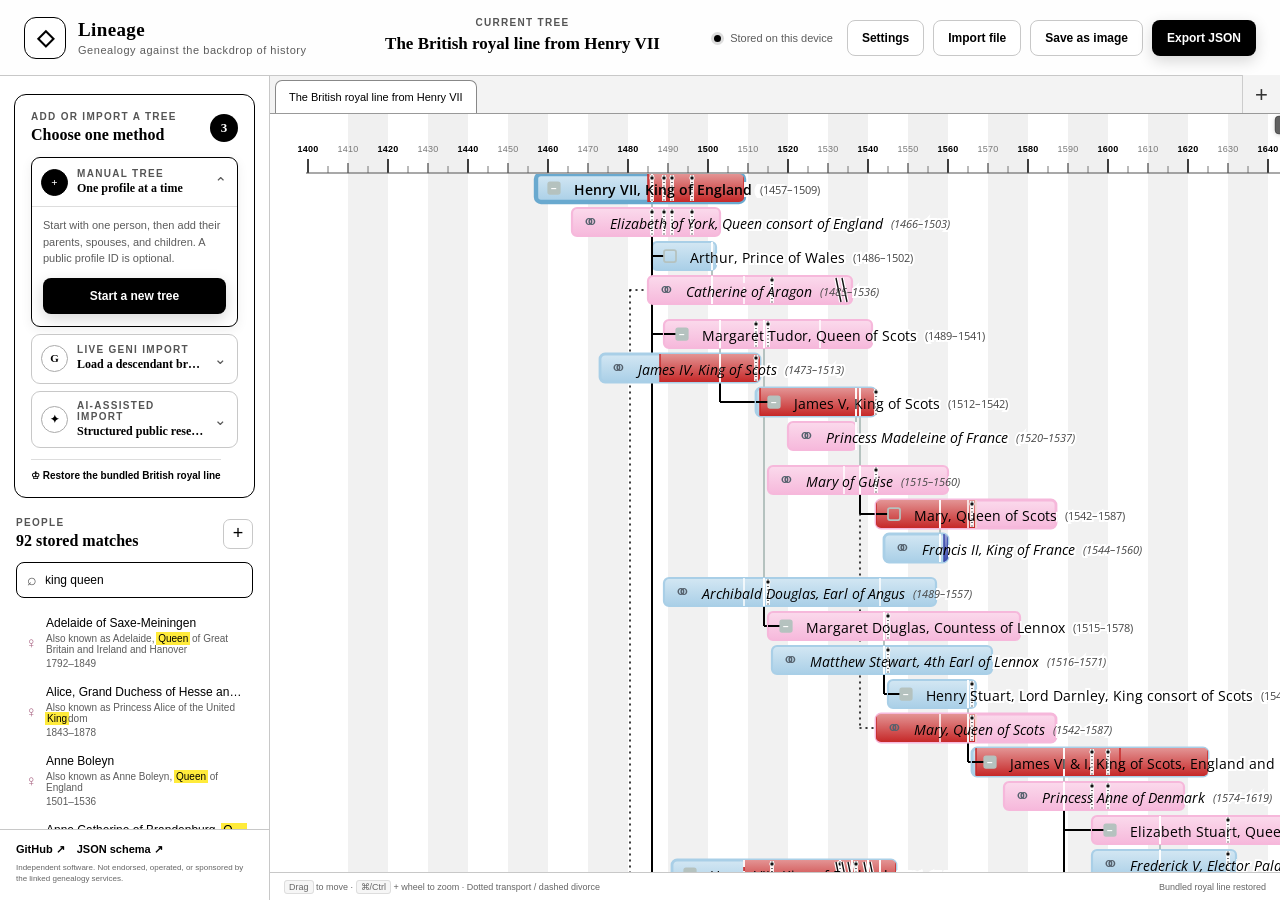
==== index.html @ 4b0bb830 "Unify side-panel life events [skip ci]" ====
<!doctype html>
<html lang="en">
<head>
  <meta charset="utf-8">
  <meta name="viewport" content="width=device-width, initial-scale=1">
  <meta name="color-scheme" content="light">
  <meta name="description" content="Lineage places family trees on a shared timeline, revealing genealogy against the backdrop of history.">
  <meta name="geni-app-id" content="zgW8WYPaAaGlYDbHFDhXfJosKALeFPUPczL7Q4bK">
  <meta name="geni-request-delay-ms" content="450">
  <title>Lineage · Genealogy against the backdrop of history</title>
  <link rel="preconnect" href="https://fonts.googleapis.com">
  <link rel="preconnect" href="https://fonts.gstatic.com" crossorigin>
  <link href="https://fonts.googleapis.com/css2?family=Open+Sans:ital,wght@0,400;1,400&display=swap" rel="stylesheet">
  <link rel="stylesheet" href="./styles.css?v=79">
</head>
<body>
  <div class="app-shell">
    <header class="app-header">
      <a class="brand" href="./" aria-label="Lineage home">
        <span class="brand-mark" aria-hidden="true">◇</span>
        <span>
          <strong>Lineage</strong>
          <small>Genealogy against the backdrop of history</small>
        </span>
      </a>

      <div class="header-center">
        <span class="eyebrow">Current tree</span>
        <button class="tree-title" id="tree-title" type="button">Untitled family</button>
      </div>

      <div class="header-actions">
        <span class="privacy-pill"><span class="status-dot"></span> Stored on this device</span>
        <button class="button secondary" id="global-events-button" type="button">Settings</button>
        <button class="button secondary" id="import-file-button" type="button">Import file</button>
        <button class="button secondary" id="save-image-button" type="button">Save as image</button>
        <button class="button primary" id="export-button" type="button">Export JSON</button>
        <input id="file-input" type="file" accept="application/json,.json,.ged,.gedcom,text/plain" hidden>
      </div>
    </header>

    <div class="workspace">
      <aside class="sidebar left-sidebar">
        <section class="source-card">
          <div class="source-heading">
            <div>
              <span class="eyebrow">Build your own</span>
              <h2>One profile at a time</h2>
            </div>
            <span class="source-monogram" aria-hidden="true">+</span>
          </div>
          <p>Start with one person, then add their parents, spouses, and children. A public profile ID is optional.</p>
          <button class="button primary grow start-tree-button" id="new-tree-button" type="button">Start a new tree</button>
          <div class="source-divider"><span>or research a public branch</span></div>
          <div class="source-subheading"><span class="eyebrow">AI-assisted import</span><strong>Bring back structured public research</strong></div>
          <p>Copy a prepared prompt into your preferred AI chatbot, then paste or upload its JSON response. Matching IDs are stitched into this tree.</p>
          <button class="button secondary grow ai-import-button" id="prepare-ai-import" type="button">Prepare research prompt</button>
          <button class="example-button" id="royal-example-button" type="button">♔ Restore the bundled British royal line</button>
        </section>

        <section class="people-section">
          <div class="section-heading">
            <div>
              <span class="eyebrow">People</span>
              <h2><span id="people-count">0</span> <span id="people-label">profiles</span></h2>
            </div>
            <button class="icon-button" id="add-person-button" type="button" aria-label="Add a person">+</button>
          </div>
          <label class="search-box">
            <span aria-hidden="true">⌕</span>
            <input id="tree-filter" type="search" placeholder="Search all stored people" aria-label="Search all stored people">
          </label>
          <div class="people-list" id="people-list"></div>
        </section>

        <footer class="source-footer">
          <div class="source-links"><a href="https://github.com/liuyao12/genealogy-timeline" target="_blank" rel="noreferrer">GitHub ↗</a><a href="https://github.com/liuyao12/genealogy-timeline/blob/main/docs/import-schema.md" target="_blank" rel="noreferrer">JSON schema ↗</a></div>
          <p>Independent software. Not endorsed, operated, or sponsored by the linked genealogy services.</p>
        </footer>
      </aside>

      <main class="tree-panel">
        <nav class="tree-tab-bar" aria-label="Family trees">
          <div class="tree-tabs" id="tree-tabs" role="tablist"></div>
          <button class="tree-tab-add" id="add-tree-tab" type="button" aria-label="Create another tree" title="Create another tree">+</button>
        </nav>
        <div class="canvas-viewport" id="canvas-viewport">
          <div class="empty-state" id="empty-state">
            <div class="empty-emblem">◇</div>
            <span class="eyebrow">Start locally</span>
            <h1>Add your first profile</h1>
            <p>Build a family timeline one person at a time. Add names and life dates here, then connect each new profile as a parent, spouse, or child. Your working copy remains in this browser.</p>
            <div class="empty-actions">
              <button class="button primary" id="empty-add-person-button" type="button">Add first profile</button>
              <button class="button secondary" id="empty-file-button" type="button">Open a backup</button>
            </div>
          </div>
          <svg id="timeline-ruler" class="timeline-ruler timeline-grid" xmlns="http://www.w3.org/2000/svg" aria-label="Timeline year ruler" hidden></svg>
          <svg id="timeline-canvas" class="timeline-canvas" xmlns="http://www.w3.org/2000/svg" role="img" aria-label="Family tree arranged by lifespan" hidden></svg>
        </div>

        <div class="canvas-status">
          <span><kbd>Drag</kbd> to move · <kbd>⌘/Ctrl</kbd> + wheel to zoom · Dotted transport / dashed divorce</span>
          <span id="save-status">All changes saved locally</span>
        </div>
      </main>

      <div class="detail-backdrop" id="detail-backdrop" hidden></div>
      <aside class="sidebar detail-sidebar" id="detail-sidebar" aria-hidden="true" inert>
        <div class="detail-empty" id="detail-empty">
          <div class="detail-empty-icon">◎</div>
          <h2>Select a profile</h2>
          <p>Profile details and source provenance will appear here.</p>
        </div>
        <form id="person-form" class="person-form" hidden>
          <div class="person-hero">
            <button class="button secondary person-edit-button" id="edit-person" type="button">Edit</button>
            <button class="close-detail" id="close-detail" type="button" aria-label="Close profile">×</button>
            <div class="person-hero-identity">
              <div class="avatar" id="person-avatar">?</div>
              <div class="person-hero-copy">
                <span class="eyebrow">Selected profile</span>
                <h2 id="person-heading">Person</h2>
                <p id="person-life">Life dates unknown</p>
              </div>
              <div class="focus-tree-control">
                <button class="button secondary focus-tree-button tree-action-button" id="focus-tree-button" type="button" aria-pressed="false" aria-label="Show this person’s tree" aria-describedby="focus-tree-status" title="Show this person’s tree"></button>
                <small class="sr-only" id="focus-tree-status">Paternal households above · all descendants below</small>
              </div>
            </div>
          </div>

          <div class="form-content">
            <div class="profile-edit-fields" id="person-edit-fields" hidden>
              <label>Name<input name="displayName" autocomplete="off" required></label>
              <div class="field-grid two-column">
                <label>Birth year<input name="birthYear" inputmode="numeric"></label>
                <label>Death year<input name="deathYear" inputmode="numeric"></label>
              </div>
              <label>Geni public ID <small>Optional</small><input name="geniId" autocomplete="off" placeholder="g600000… or a Geni profile URL"></label>
            </div>

            <div class="relationship-section">
              <div class="relationship-heading">
                <span class="eyebrow">Family</span>
                <small>Immediate family for this profile</small>
              </div>

              <div class="geni-family-card" id="geni-family-card">
                <div class="geni-family-card-heading">
                  <span class="geni-family-mark" aria-hidden="true">G</span>
                  <span class="geni-family-card-copy">
                    <strong id="geni-family-heading">Add immediate family from Geni</strong>
                    <small id="geni-family-status">Parents, siblings, spouses, and children are merged without replacing local edits.</small>
                  </span>
                  <span class="geni-family-badge" id="geni-family-badge">Not checked</span>
                </div>
                <button class="button primary grow geni-family-primary" id="geni-family-primary" type="button">Load immediate family from Geni</button>
                <div class="geni-family-link" id="geni-family-link" hidden>
                  <label for="geni-family-link-input">Geni profile URL or public ID</label>
                  <input id="geni-family-link-input" autocomplete="off" placeholder="https://www.geni.com/people/… or g600000…">
                  <button class="button primary grow" id="geni-family-link-button" type="button">Link &amp; load immediate family</button>
                </div>
              </div>

              <div class="known-family-heading">
                <strong>Known in this tree</strong>
                <small id="known-family-count">0 relatives</small>
              </div>
              <div class="relationship-households" id="relationship-households"></div>

              <details class="family-alternatives" id="family-alternatives">
                <summary>Other ways to add family</summary>
                <div class="family-alternative-actions">
                  <button class="button secondary grow" id="add-relative" type="button">Add one person manually</button>
                  <button class="button secondary grow" id="prepare-ai-person-import" type="button">Research with AI</button>
                </div>
                <p id="ai-family-status">AI research can add relatives not available through Geni.</p>
              </details>
            </div>

            <div class="event-editor-section name-period-section">
              <span class="eyebrow">Names over time</span>
              <div class="event-editor-list" id="name-periods-list"></div>
              <div class="name-period-add-row">
                <input id="name-period-name" type="text" placeholder="Name or title" aria-label="Historical name or title">
                <input id="name-period-start" type="text" inputmode="numeric" placeholder="From" aria-label="Name period start year">
                <input id="name-period-end" type="text" inputmode="numeric" placeholder="To" aria-label="Name period end year">
                <button class="icon-button" id="add-name-period" type="button" aria-label="Add historical name">+</button>
              </div>
            </div>

            <div class="event-editor-section life-events-section">
              <div class="life-events-heading">
                <span class="eyebrow">Life events</span>
                <small>Marks only; family stays connected</small>
              </div>
              <div class="event-editor-list person-event-table" id="personal-events-list" aria-label="Chronological life events"></div>
              <div class="event-add-row personal-event-add-row">
                <input id="personal-event-name" type="text" placeholder="Add a marked event" aria-label="Personal event name">
                <input id="personal-event-start" type="text" inputmode="numeric" placeholder="Start" aria-label="Personal event start year">
                <input id="personal-event-end" type="text" inputmode="numeric" placeholder="End" aria-label="Personal event end year">
                <div id="personal-event-color" class="event-color-picker" aria-label="Personal event colour"></div>
                <button class="icon-button" id="add-personal-event" type="button" aria-label="Add personal event">+</button>
              </div>
            </div>

            <div class="provenance-box">
              <span class="eyebrow">Source provenance</span>
              <div class="provenance-row">
                <span class="source-monogram small" id="person-source-mark" aria-hidden="true">S</span>
                <div>
                  <strong id="person-source-name">Public profile</strong>
                  <a id="person-source-link" href="#" target="_blank" rel="noreferrer">No profile linked</a>
                </div>
              </div>
              <small id="source-updated">Add a source URL to preserve attribution.</small>
            </div>

            <div class="form-actions" id="person-edit-actions" hidden>
              <button class="button primary grow" type="submit">Save profile</button>
              <button class="button secondary" id="cancel-person-edit" type="button">Cancel</button>
              <button class="button danger" id="delete-person" type="button">Delete</button>
            </div>
          </div>
        </form>
      </aside>
    </div>
  </div>

  <dialog id="add-dialog">
    <form method="dialog" id="add-form" class="dialog-card">
      <div class="dialog-heading">
        <div><span class="eyebrow">Local profile</span><h2 id="add-dialog-heading">Add a person</h2></div>
        <button class="close-detail" value="cancel" aria-label="Close">×</button>
      </div>
      <div class="field-grid two-column">
        <label>First / given name<input name="firstName" required autofocus></label>
        <label>Last / family name<input name="lastName"></label>
      </div>
      <div class="field-grid two-column">
        <label>Birth year<input name="birthYear" inputmode="numeric"></label>
        <label>Gender<select name="gender"><option value="unknown">Unknown</option><option value="male">Male</option><option value="female">Female</option></select></label>
      </div>
      <div class="field-grid two-column">
        <label>Relationship<select name="relationType" id="relation-type"><option value="child">Child of</option><option value="parent">Parent of</option><option value="spouse">Spouse of</option><option value="none">Not connected</option></select></label>
        <label>Existing profile<select name="relatedPersonId" id="parent-select"><option value="">No profile selected</option></select></label>
      </div>
      <label>Geni public ID <small>Optional</small><input name="geniId" autocomplete="off" placeholder="g600000… or a Geni profile URL"></label>
      <div class="dialog-actions">
        <button class="button secondary" value="cancel">Cancel</button>
        <button class="button primary" value="default">Add profile</button>
      </div>
    </form>
  </dialog>

  <dialog id="new-tree-dialog">
    <form method="dialog" id="new-tree-form" class="dialog-card compact-dialog-card">
      <div class="dialog-heading">
        <div><span class="eyebrow">Manual tree</span><h2>Start with one profile</h2></div>
        <button class="close-detail" value="cancel" aria-label="Close">×</button>
      </div>
      <p class="dialog-intro new-tree-intro">This starts a blank tree stored in this browser. You can restore the British royal example at any time.</p>
      <label>Tree title<input name="title" autocomplete="off" placeholder="My family tree"></label>
      <div class="dialog-actions">
        <button class="button secondary" value="cancel">Cancel</button>
        <button class="button primary" value="default">Add the first profile</button>
      </div>
    </form>
  </dialog>

  <dialog id="events-dialog">
    <div class="dialog-card">
      <div class="dialog-heading">
        <div><span class="eyebrow">Timeline</span><h2>Settings</h2></div>
        <button class="close-detail" id="close-events-dialog" type="button" aria-label="Close">×</button>
      </div>
      <div class="timeline-display-settings">
        <div class="timeline-toggle-setting">
          <span class="timeline-toggle-label">Historical snapshot<small>Click or drag the ruler to choose a year</small></span>
          <button class="timeline-setting-toggle" id="timeline-as-of-toggle" type="button" aria-pressed="false">Off</button>
        </div>
        <div class="timeline-toggle-setting">
          <span class="timeline-toggle-label">Life-event marks<small>Show or hide all marriage, child-birth, relationship-end, and authored marks together</small></span>
          <button class="timeline-setting-toggle" id="timeline-personal-events-toggle" type="button" aria-pressed="true">On</button>
        </div>
        <div class="timeline-toggle-setting">
          <span class="timeline-toggle-label">Decade background<small>Alternating white and light-gray decades</small></span>
          <button class="timeline-setting-toggle" id="timeline-background-toggle" type="button" aria-pressed="true">On</button>
        </div>
        <div class="timeline-step-setting"><span>Horizontal scale</span><div class="timeline-stepper"><button id="timeline-scale-down" type="button" aria-label="Decrease horizontal scale">‹</button><output id="timeline-scale-value">Default · 4 px/year</output><button id="timeline-scale-up" type="button" aria-label="Increase horizontal scale">›</button></div></div>
        <div class="timeline-step-setting"><span>Node height</span><div class="timeline-stepper"><button id="timeline-height-down" type="button" aria-label="Decrease node height">‹</button><output id="timeline-height-value">Compact · 28 px</output><button id="timeline-height-up" type="button" aria-label="Increase node height">›</button></div></div>
      </div>
      <p class="dialog-intro">Click or drag the ruler to choose the snapshot year. Global events appear behind every profile.</p>
      <span class="eyebrow">Global events</span>
      <div class="event-editor-list global-event-list" id="global-events-list"></div>
      <div class="event-add-row global-event-add-row">
        <input id="global-event-name" type="text" placeholder="Event name" aria-label="Global event name">
        <input id="global-event-start" type="text" inputmode="numeric" placeholder="Start" aria-label="Global event start year">
        <input id="global-event-end" type="text" inputmode="numeric" placeholder="End" aria-label="Global event end year">
        <div id="global-event-color" class="event-color-picker" aria-label="Global event colour"></div>
        <button class="button primary" id="add-global-event" type="button">Add event</button>
      </div>
    </div>
  </dialog>

  <dialog id="ai-import-dialog">
    <div class="dialog-card ai-import-dialog-card">
      <div class="dialog-heading">
        <div><span class="eyebrow">AI-assisted import</span><h2>Research, then stitch</h2></div>
        <button class="close-detail" id="close-ai-import" type="button" aria-label="Close">×</button>
      </div>
      <p class="dialog-intro">Edit the request if needed, copy it into your preferred AI chatbot, then paste the chatbot’s JSON-only response below.</p>
      <label>Research prompt<textarea id="ai-import-prompt" rows="12" spellcheck="false"></textarea></label>
      <div class="ai-prompt-links">
        <a href="https://github.com/liuyao12/genealogy-timeline/blob/main/docs/import-schema.md" target="_blank" rel="noreferrer">Schema ↗</a>
        <a href="https://github.com/liuyao12/genealogy-timeline/blob/main/examples/stitch-import.example.json" target="_blank" rel="noreferrer">Example JSON ↗</a>
      </div>
      <button class="button secondary" id="copy-ai-import-prompt" type="button">Copy prompt</button>
      <label class="ai-json-label">Returned JSON<textarea id="ai-import-json" rows="8" spellcheck="false" placeholder="Paste the JSON object here"></textarea></label>
      <div class="dialog-actions">
        <button class="button secondary" id="upload-ai-import" type="button">Choose JSON file</button>
        <button class="button primary" id="stitch-ai-import" type="button">Stitch into tree</button>
      </div>
    </div>
  </dialog>

  <div class="toast" id="toast" role="status" aria-live="polite"></div>
  <script type="module" src="./geni-import.js?v=4"></script>
  <script type="module" src="./app.js?v=148"></script>
</body>
</html>
---- styles.css ----
:root {
  --ink: #000000;
  --muted: #5c5c5c;
  --line: #c8c8c8;
  --paper: #ffffff;
  --panel: #ffffff;
  --wash: #f2f2f2;
  --green: #000000;
  --green-dark: #222222;
  --green-pale: #ededed;
  --bronze: #000000;
  --rose: #ffffff;
  --blue: #ffffff;
  --as-of: #00c853;
  --as-of-dark: #007a33;
  --shadow: 0 18px 50px rgba(0, 0, 0, .18);
  font-family: Inter, ui-sans-serif, -apple-system, BlinkMacSystemFont, "Segoe UI", sans-serif;
  color: var(--ink);
  background: var(--wash);
}

* { box-sizing: border-box; }
[hidden] { display: none !important; }
html, body { height: 100%; margin: 0; }
body { min-width: 1080px; overflow: hidden; }
button, input, textarea, select { font: inherit; }
button { color: inherit; }
a { color: var(--green); }

.app-shell { height: 100%; display: flex; flex-direction: column; }
.app-header {
  height: 76px; flex: 0 0 76px; display: grid; grid-template-columns: 310px 1fr 545px;
  align-items: center; padding: 0 24px; background: rgba(255,255,255,.96); border-bottom: 1px solid var(--line); z-index: 10;
}
.brand { display: inline-flex; align-items: center; gap: 12px; text-decoration: none; color: var(--ink); width: fit-content; }
.brand-mark, .empty-emblem {
  display: grid; place-items: center; width: 42px; height: 42px; border: 1px solid #000; border-radius: 12px;
  color: #000; background: #fff; font: 700 22px/1 Georgia, serif;
  box-shadow: inset 0 0 0 4px #fff;
}
.brand strong { display: block; font: 650 19px/1.15 Georgia, serif; letter-spacing: .02em; }
.brand small { display: block; margin-top: 4px; color: var(--muted); font-size: 11px; letter-spacing: .05em; }
.header-center { text-align: center; min-width: 0; }
.eyebrow { display: block; color: #555; font-size: 10px; font-weight: 700; letter-spacing: .13em; text-transform: uppercase; }
.tree-title { border: 0; background: transparent; margin-top: 3px; padding: 2px 12px; max-width: 430px; overflow: hidden; text-overflow: ellipsis; font: 650 17px/1.3 Georgia, serif; cursor: pointer; }
.header-actions { display: flex; align-items: center; justify-content: flex-end; gap: 9px; }
.privacy-pill { margin-right: 5px; color: var(--muted); font-size: 11px; white-space: nowrap; }
.status-dot { display: inline-block; width: 7px; height: 7px; margin-right: 6px; border-radius: 50%; background: #000; box-shadow: 0 0 0 3px #ddd; }
.button { border: 1px solid transparent; border-radius: 8px; min-height: 36px; padding: 0 14px; font-weight: 650; font-size: 12px; cursor: pointer; transition: .15s ease; }
.button:hover { transform: translateY(-1px); }
.button:focus-visible, .icon-button:focus-visible { outline: 2px solid #000; outline-offset: 2px; }
.button.primary { background: #000; color: #fff; box-shadow: 0 5px 15px rgba(0,0,0,.16); }
.button.primary:hover { background: var(--green-dark); }
.button.secondary { border-color: var(--line); background: #fff; }
.button.danger { border-color: #000; color: #000; background: #fff; }
.grow { flex: 1; }
.compact-dialog-card { width: min(420px, calc(100vw - 40px)); }

.workspace { min-height: 0; flex: 1; display: grid; grid-template-columns: 270px minmax(0, 1fr); }
.sidebar { min-height: 0; background: var(--panel); }
.left-sidebar { display: flex; flex-direction: column; border-right: 1px solid var(--line); }
.source-card { margin: 18px 14px 14px; padding: 16px; border: 1px solid #000; border-radius: 12px; background: #fff; }
.source-heading, .section-heading, .dialog-heading { display: flex; align-items: center; justify-content: space-between; gap: 12px; }
.source-card h2, .section-heading h2, .dialog-card h2 { margin: 3px 0 0; font: 650 16px/1.2 Georgia, serif; }
.source-card p { color: var(--muted); font-size: 11px; line-height: 1.5; }
.source-monogram { width: 28px; height: 28px; display: grid; place-items: center; border-radius: 50%; background: var(--green); color: white; font: 700 13px Georgia, serif; }
.source-monogram.small { flex: 0 0 30px; width: 30px; height: 30px; }
.source-options { display: grid; grid-template-columns: 1fr 74px; gap: 6px; margin-bottom: 7px; }
.source-provider { height: 34px; padding: 0 9px; font-size: 11px; background: rgba(255,255,255,.82); }
.depth-select { display: grid; grid-template-columns: 30px 40px; align-items: center; gap: 4px; color: var(--muted); font-size: 9px; }
.depth-select select { height: 34px; padding: 0 5px; font-size: 11px; }
.input-row { display: grid; grid-template-columns: 1fr 34px; gap: 6px; }
input, textarea, select { width: 100%; border: 1px solid #999; border-radius: 7px; padding: 9px 10px; color: var(--ink); background: #fff; outline: 0; }
input:focus, textarea:focus, select:focus { border-color: #000; box-shadow: 0 0 0 3px rgba(0,0,0,.10); }
.source-note { margin: 9px 0 0 !important; font-size: 9px !important; letter-spacing: .02em; }
.start-tree-button { width: 100%; margin-top: 2px; }
.ai-import-button { width: 100%; }
.source-divider { display: flex; align-items: center; gap: 8px; margin: 13px 0 10px; color: #777; font-size: 8px; text-transform: uppercase; letter-spacing: .08em; }
.source-divider::before, .source-divider::after { content: ''; flex: 1; height: 1px; background: #ddd; }
.source-divider span { white-space: nowrap; }
.source-subheading { margin-bottom: 8px; }
.source-subheading strong { display: block; margin-top: 2px; font: 600 12px/1.3 Georgia, serif; }
.example-button { margin: 9px 0 0; padding: 0; border: 0; background: transparent; color: var(--green); font-size: 10px; font-weight: 700; cursor: pointer; }
.example-button:hover { text-decoration: underline; }
.source-download-link { display: inline-block; margin-top: 8px; color: var(--green); font-size: 9px; font-weight: 700; text-decoration: none; }
.icon-button { display: grid; place-items: center; width: 30px; height: 30px; padding: 0; border: 1px solid var(--line); border-radius: 7px; background: #fff; cursor: pointer; font-size: 18px; }
.icon-button.accent { border-color: var(--green); color: #fff; background: var(--green); }
.people-section { min-height: 0; display: flex; flex: 1; flex-direction: column; padding: 0 16px; }
.section-heading { margin: 5px 0 12px; }
.search-box { height: 36px; display: flex; align-items: center; gap: 8px; padding: 0 10px; border: 1px solid #000; border-radius: 8px; background: #fff; color: #555; }
.search-box input { border: 0; padding: 0; background: transparent; box-shadow: none; font-size: 12px; }
.people-list { min-height: 0; flex: 1; margin: 10px -7px 0; overflow-y: auto; padding: 0 7px 16px; }
.person-list-item { width: 100%; display: grid; grid-template-columns: 18px minmax(0, 1fr); align-items: center; gap: 6px; padding: 8px 6px; border: 0; border-radius: 8px; background: transparent; text-align: left; cursor: pointer; }
.person-list-item:hover, .person-list-item.active { background: var(--green-pale); }
.person-gender { display: grid; place-items: center; width: 18px; color: #555; font: 400 15px/1 "Open Sans", Arial, sans-serif; }
.person-list-item[data-gender="male"] .person-gender { color: #527f9e; }
.person-list-item[data-gender="female"] .person-gender { color: #a65f7f; }
.person-list-item strong { display: block; overflow: hidden; text-overflow: ellipsis; white-space: nowrap; font-size: 12px; font-weight: 400; }
.person-name-match { padding: 0 1px; color: #000; background: #ffeb3b; box-shadow: 0 0 0 1px #ffeb3b; }
.person-list-item small { display: block; margin-top: 3px; color: var(--muted); font-size: 10px; }
.person-list-row { display: block; border-radius: 8px; }
.person-list-row:hover, .person-list-row:focus-within, .person-list-row.active { background: var(--green-pale); }
.person-list-row .person-list-item { min-width: 0; background: transparent; }
.person-list-row .person-list-item:hover, .person-list-row .person-list-item.active { background: transparent; }
.tree-action-button {
  --tree-action-icon-size: 16px;
  display: grid;
  place-items: center;
  padding: 0;
  color: #111;
  line-height: 1;
}
.tree-action-button::before {
  content: '';
  display: block;
  width: var(--tree-action-icon-size);
  height: var(--tree-action-icon-size);
  background: currentColor;
  -webkit-mask: url("data:image/svg+xml,%3Csvg xmlns='http://www.w3.org/2000/svg' viewBox='0 0 24 24'%3E%3Cpath d='M12 2 7.5 8h2L6 12.5h2.3L4.5 18h6v4h3v-4h6l-3.8-5.5H18L14.5 8h2Z'/%3E%3C/svg%3E") center / contain no-repeat;
  mask: url("data:image/svg+xml,%3Csvg xmlns='http://www.w3.org/2000/svg' viewBox='0 0 24 24'%3E%3Cpath d='M12 2 7.5 8h2L6 12.5h2.3L4.5 18h6v4h3v-4h6l-3.8-5.5H18L14.5 8h2Z'/%3E%3C/svg%3E") center / contain no-repeat;
}
.person-list-scope { color: #333 !important; font-weight: 650; }
.people-search-empty { margin: 12px 6px; color: var(--muted); font-size: 10px; line-height: 1.45; }
.source-links { display: flex; gap: 12px; }
.source-footer { padding: 13px 16px 15px; border-top: 1px solid var(--line); }
.source-footer a { font-weight: 700; font-size: 11px; text-decoration: none; }
.source-footer p { margin: 6px 0 0; color: #666; font-size: 8px; line-height: 1.45; }

.tree-panel { min-width: 0; min-height: 0; position: relative; display: flex; flex-direction: column; background: #fff; }
.tree-tab-bar { z-index: 40; display: flex; min-width: 0; height: 38px; flex: 0 0 38px; align-items: end; border-bottom: 1px solid #999; background: #f3f3f3; -webkit-user-select: none; user-select: none; }
.tree-tabs { display: flex; min-width: 0; flex: 1; height: 100%; align-items: end; gap: 2px; padding: 5px 5px 0; overflow-x: auto; scrollbar-width: thin; }
.tree-tab { min-width: 90px; max-width: 230px; height: 32px; padding: 0 13px; overflow: hidden; border: 1px solid #bbb; border-bottom: 0; border-radius: 7px 7px 0 0; background: #e5e5e5; color: #555; font: 500 11px/31px Inter, Arial, sans-serif; text-align: left; text-overflow: ellipsis; white-space: nowrap; cursor: pointer; }
.tree-tab:hover { background: #eee; color: #111; }
.tree-tab[aria-selected="true"] { position: relative; height: 33px; margin-bottom: -1px; border-color: #888; background: #fff; color: #000; }
.tree-tab:focus-visible, .tree-tab-add:focus-visible { outline: 2px solid #000; outline-offset: -3px; }
.tree-tab-add { width: 38px; height: 38px; flex: 0 0 38px; border: 0; border-left: 1px solid #ccc; background: #f3f3f3; color: #333; font: 300 22px/38px Inter, Arial, sans-serif; cursor: pointer; }
.tree-tab-add:hover { background: #fff; color: #000; }
.canvas-viewport { min-height: 0; flex: 1; position: relative; overflow: auto; cursor: grab; background-color: #fff; background-image: radial-gradient(#d4d4d4 0.7px, transparent 0.7px); background-size: 20px 20px; -webkit-user-select: none; user-select: none; }
.canvas-viewport.dragging { cursor: grabbing; }
.canvas-viewport.as-of-dragging { cursor: none; }
.filter-empty-label { fill: var(--ink); font: 650 18px Georgia, serif; }
.filter-empty-hint { fill: var(--muted); font: 10px Inter, sans-serif; }
.empty-state { position: absolute; inset: 0; display: flex; align-items: center; justify-content: center; flex-direction: column; padding: 40px; text-align: center; }
.empty-state[hidden] { display: none; }
.empty-emblem { width: 62px; height: 62px; border-radius: 18px; margin-bottom: 22px; font-size: 30px; }
.empty-state h1 { margin: 8px 0 10px; font: 650 29px/1.1 Georgia, serif; }
.empty-state p { max-width: 520px; margin: 0; color: var(--muted); font-size: 13px; line-height: 1.65; }
.empty-actions { display: flex; gap: 9px; margin-top: 23px; }
.canvas-status { height: 28px; flex: 0 0 28px; display: flex; align-items: center; justify-content: space-between; padding: 0 14px; border-top: 1px solid var(--line); background: #fff; color: #666; font-size: 9px; }
kbd { border: 1px solid #ddd; border-radius: 3px; background: #f6f6f6; padding: 1px 4px; font: inherit; }

.timeline-canvas { display: block; min-width: 100%; transform-origin: 0 0; overflow: visible; }
.timeline-canvas[hidden], .timeline-ruler[hidden] { display: none; }
.timeline-ruler { position: sticky; top: 0; z-index: 31; display: block; height: 44px; min-width: 100%; margin-bottom: -44px; overflow: visible; cursor: crosshair; pointer-events: auto; transform-origin: 0 0; }
.timeline-decade-bands { pointer-events: none; }
.timeline-decade-band { shape-rendering: crispEdges; }
.timeline-decade-band.tone-0 { fill: #ffffff; fill-opacity: .92; }
.timeline-decade-band.tone-1 { fill: #eeeeee; fill-opacity: .78; }
.ruler-decade-bands .timeline-decade-band { fill-opacity: .88; }
.timeline-grid .ruler-band { fill: rgba(255, 255, 255, .84); stroke: none; }
.timeline-grid .ruler-line { stroke: #555; stroke-width: 1.2; }
.timeline-grid .year-tick { stroke: #777; stroke-width: 1; }
.timeline-grid .year-tick.decade { stroke: #444; stroke-width: 1.2; }
.timeline-grid .year-tick.major { stroke: #000; stroke-width: 1.5; }
.timeline-grid text { fill: #555; font: 9px Inter, sans-serif; letter-spacing: .03em; }
.timeline-grid .major-label { fill: #000; font-weight: 700; }
.timeline-grid .decade-label { fill: #777; }
.timeline-grid .year-tick.current-year { stroke: #e65100; stroke-width: 2; }
.timeline-grid .current-year-label { fill: #e65100; font-weight: 700; }
.timeline-grid .year-tick.as-of-year { stroke: var(--as-of); stroke-width: 2.5; }
.timeline-grid .as-of-year-label { fill: #fff; font-weight: 700; }
.timeline-as-of-handle { cursor: grab; pointer-events: all; touch-action: none; }
.timeline-as-of-handle:focus { outline: none; }
.timeline-as-of-handle:focus .as-of-handle-box { stroke-width: 2; }
.timeline-as-of-handle .as-of-handle-box { fill: var(--as-of); stroke: var(--as-of-dark); stroke-width: 1; vector-effect: non-scaling-stroke; }
.timeline-as-of-handle .as-of-handle-pointer { fill: var(--as-of); stroke: none; }
.timeline-as-of-preview { pointer-events: none; }
.timeline-grid .year-tick.as-of-year-preview { stroke: #666; stroke-width: 1; stroke-dasharray: 2 2; }
.timeline-as-of-preview .as-of-preview-box { fill: rgba(255,255,255,.94); stroke: #777; stroke-width: 1; vector-effect: non-scaling-stroke; }
.timeline-as-of-preview .as-of-preview-label { fill: #333; font-weight: 700; }
.timeline-as-of-preview .as-of-preview-pointer { fill: #666; stroke: none; }
.timeline-current-year-line { fill: none; stroke: #e65100; stroke-width: 1.5; opacity: .9; vector-effect: non-scaling-stroke; pointer-events: none; }
.timeline-as-of-layer, .timeline-as-of-line { pointer-events: none; }
.timeline-as-of-line { fill: none; stroke: var(--as-of); stroke-width: 2.5; vector-effect: non-scaling-stroke; }
.timeline-as-of-hit { fill: none; stroke: rgba(0,0,0,.001); stroke-width: 14; cursor: none; pointer-events: stroke; vector-effect: non-scaling-stroke; }
.timeline-as-of-hit:hover + .timeline-as-of-line { stroke-width: 3; }
.timeline-as-of-grip { pointer-events: none; }
.timeline-as-of-grip-box { fill: var(--as-of); stroke: var(--as-of); stroke-width: 1; filter: drop-shadow(0 1px 2px rgba(0,0,0,.28)); vector-effect: non-scaling-stroke; }
.timeline-as-of-grip-bar { stroke: #fff; stroke-width: 1.6; stroke-linecap: round; vector-effect: non-scaling-stroke; }
.timeline-snapshot-labels { pointer-events: none; }
.timeline-edge { fill: none; stroke: #000; stroke-width: 1.5; vector-effect: non-scaling-stroke; pointer-events: none; }
.timeline-edge.paternal { stroke-width: 2; }
.timeline-edge.maternal { stroke: #555; stroke-width: 1.25; }
.timeline-edge.horizontal { stroke-dasharray: none; stroke-linecap: butt; }
.timeline-edge.transport { stroke: #000; stroke-width: 1.5; stroke-dasharray: 1 5; stroke-linecap: round; shape-rendering: auto; }
.timeline-edge.divorced { stroke: #000; stroke-width: 1.5; stroke-dasharray: 7 4; stroke-linecap: butt; shape-rendering: auto; }
.timeline-edge.family-stem { shape-rendering: crispEdges; }
.timeline-edge.marriage-couple { stroke: #b5c2bf; }
.timeline-edge.node-horizontal-overlay, .timeline-edge.descendant-node-overlay { pointer-events: none; }
.timeline-edge.marriage-node-overlay { stroke: #fff; pointer-events: none; }
.timeline-edge.marriage-date-marker { stroke: #fff; stroke-width: 1.5; pointer-events: none; }
.timeline-node { cursor: pointer; }
.timeline-node .lifespan { fill: #fff; stroke: none; }
.timeline-node .lifespan-outline { fill: none; stroke: #555; stroke-width: 2.2; vector-effect: non-scaling-stroke; pointer-events: none; }
.timeline-node.male .lifespan { fill: url(#geni-male-gradient); }
.timeline-node.female .lifespan { fill: url(#geni-female-gradient); }
.timeline-node.male .lifespan-outline { stroke: #a9cfe7; }
.timeline-node.female .lifespan-outline { stroke: #f6b8db; }
.timeline-node.reigned .lifespan-outline { stroke-width: 2.8; }
.timeline-node.focus .lifespan-outline { stroke-width: 4.4; }
.timeline-node.focus.male .lifespan-outline { stroke: #69a9cf; }
.timeline-node.focus.female .lifespan-outline { stroke: #e580b5; }
.timeline-node.focus.unknown .lifespan-outline { stroke: #777; }
.timeline-node.focus .timeline-label:not(.timeline-label-halo) { font-weight: 600; }
.timeline-node.selected .lifespan-outline { stroke-width: 3.4; }
.timeline-node.focus.selected .lifespan-outline { stroke-width: 4.8; }
.timeline-node.list-hover .lifespan-outline { stroke-width: 4.4; filter: drop-shadow(0 0 2px var(--as-of)); }
.timeline-node.list-hover .timeline-label:not(.timeline-label-halo) .timeline-name-match,
.timeline-snapshot-label.list-hover-label .timeline-label:not(.timeline-label-halo) .timeline-name-match {
  fill: #000; stroke: #ffeb3b; stroke-width: 5px; stroke-linejoin: round; paint-order: stroke fill;
}
.global-event-range { pointer-events: none; }
.global-event-edge { stroke-width: 1.3; vector-effect: non-scaling-stroke; pointer-events: none; }
.sticky-global-event-guides, .sticky-global-event-labels, .global-event-label { pointer-events: none; }
.global-event-label-guide { stroke-width: 1.2; opacity: .32; vector-effect: non-scaling-stroke; }
.global-event-label-box { stroke: rgba(0,0,0,.30); stroke-width: 1; filter: drop-shadow(0 1px 2px rgba(0,0,0,.18)); vector-effect: non-scaling-stroke; }
.timeline-grid .global-event-label-text { fill: #fff; stroke: none; font: 700 8px Inter, sans-serif; letter-spacing: .01em; }
.global-event-label-pointer { stroke: none; }
.personal-event-range { pointer-events: none; }
.personal-event-edge, .personal-event-point { stroke-width: 1.5; vector-effect: non-scaling-stroke; pointer-events: none; }
.personal-event-point { stroke-width: 2.2; }
.personal-event-mark, .family-event-mark { pointer-events: none; }
.family-event-halo { fill: none; stroke: rgba(255,255,255,.95); stroke-width: 3.8; stroke-linejoin: round; vector-effect: non-scaling-stroke; }
.family-event-child-birth-line { stroke: #111; stroke-width: 1.2; stroke-dasharray: 1 2.5; vector-effect: non-scaling-stroke; }
.family-event-child-birth-dot { fill: #111; stroke: #fff; stroke-width: 1; vector-effect: non-scaling-stroke; }
.family-event-relationship-line, .family-event-relationship-end-line { fill: none; stroke: #111; stroke-width: 1.4; stroke-linejoin: round; vector-effect: non-scaling-stroke; }
.timeline-expander .expander-box { fill: #b5c2bf; stroke: #b5c2bf; stroke-width: 1.25; }
.timeline-expander.collapsed .expander-box { fill: #55616d; stroke: #55616d; }
.timeline-expander.expanded .expander-box { fill: #b5c2bf; stroke: #b5c2bf; }
.timeline-expander.leaf .expander-box { fill: transparent; stroke: #b5c2bf; stroke-width: 1.75; }
.timeline-expander:not(.leaf) { cursor: pointer; }
.timeline-node .node-symbol { fill: #fff; font: 700 10px/1 Inter, sans-serif; text-anchor: middle; dominant-baseline: central; pointer-events: none; }
.timeline-marriage-link { pointer-events: none; }
.timeline-marriage-link .marriage-symbol { fill: #55616d; font: 20px/1 "Apple Symbols", "Segoe UI Symbol", serif; text-anchor: middle; dominant-baseline: central; }
.timeline-label { fill: #000; stroke: none; font: 400 14px "Open Sans", Arial, sans-serif; dominant-baseline: central; pointer-events: none; }
.timeline-label-halo { fill: none; stroke: rgba(255,255,255,.94); stroke-width: 4px; paint-order: stroke; }
.timeline-label-halo .timeline-life-label { fill: none; stroke: rgba(255,255,255,.94); }
.timeline-node.spouse .timeline-label, .timeline-snapshot-label.spouse .timeline-label { font-style: italic; }
.timeline-life-label { fill: #444; font: 400 11px "Open Sans", Arial, sans-serif; }
.timeline-node.spouse .timeline-life-label, .timeline-snapshot-label.spouse .timeline-life-label { font-style: italic; }
.timeline-node .current-year-edge { stroke: #e65100; stroke-width: 2; vector-effect: non-scaling-stroke; }

.detail-backdrop {
  position: fixed; z-index: 29; inset: 136px 0 0; background: transparent; cursor: default;
}
.detail-backdrop[hidden] { display: none; }
.detail-sidebar {
  position: fixed; z-index: 32; top: 76px; right: 0; bottom: 0; width: 380px; max-width: calc(100vw - 300px);
  border-left: 1px solid #000; overflow-y: auto; box-shadow: -16px 0 40px rgba(0,0,0,.16);
  transform: translateX(calc(100% + 20px)); visibility: hidden; pointer-events: none;
  transition: transform .24s ease, visibility 0s linear .24s;
}
.detail-sidebar.open { transform: translateX(0); visibility: visible; pointer-events: auto; transition-delay: 0s; }
.detail-empty { height: 100%; display: flex; align-items: center; justify-content: center; flex-direction: column; padding: 35px; text-align: center; color: var(--muted); }
.detail-empty-icon { display: grid; place-items: center; width: 48px; height: 48px; border: 1px dashed #bbb; border-radius: 50%; font-size: 20px; }
.detail-empty h2 { margin: 15px 0 5px; color: var(--ink); font: 650 17px Georgia, serif; }
.detail-empty p { margin: 0; font-size: 11px; line-height: 1.5; }
.person-hero { position: relative; padding: 44px 18px 16px; border-bottom: 1px solid var(--line); background: #fff; }
.person-hero-identity { display: grid; grid-template-columns: 54px minmax(0, 1fr) 36px; align-items: center; gap: 11px; width: 100%; }
.person-hero-copy { min-width: 0; text-align: left; }
.avatar { width: 54px; height: 54px; display: grid; place-items: center; margin: 0; border: 1px solid #000; border-radius: 50%; background: #fff; font: 700 18px Georgia, serif; color: #000; }
.close-detail { width: 28px; height: 28px; display: grid; place-items: center; border: 0; border-radius: 7px; background: transparent; color: #555; font-size: 21px; cursor: pointer; }
.person-hero .close-detail { position: absolute; right: 12px; top: 10px; }
.person-edit-button { position: absolute; left: 12px; top: 10px; min-height: 29px; padding: 0 10px; }
.person-hero h2 { margin: 4px 0 2px; overflow-wrap: anywhere; font: 650 19px/1.15 Georgia, serif; }
.person-hero p { margin: 0; color: var(--muted); font-size: 11px; }
.focus-tree-control { display: grid; place-items: center; align-self: center; margin: 0; }
.focus-tree-button { --tree-action-icon-size: 18px; width: 36px; min-width: 36px; min-height: 34px; }
.focus-tree-button[aria-pressed="true"] { border-color: #111; background: #111; color: #fff; cursor: default; transform: none; }
.focus-tree-transitioning .focus-tree-button,
.focus-tree-transitioning .relationship-focus { pointer-events: none; }
.form-content { padding: 18px 20px 25px; }
.profile-edit-fields { margin-bottom: 17px; padding: 14px; border: 1px solid #000; border-radius: 9px; }
.form-content > label, .dialog-card > label, .field-grid label, .provenance-box label { display: block; margin-bottom: 13px; color: #555; font-size: 9px; font-weight: 700; letter-spacing: .06em; text-transform: uppercase; }
.form-content input, .form-content textarea, .dialog-card input, .dialog-card select { display: block; margin-top: 5px; color: var(--ink); font-size: 12px; font-weight: 400; letter-spacing: 0; text-transform: none; }
.field-grid { display: grid; gap: 10px; }
.two-column { grid-template-columns: 1fr 1fr; }
.relationship-section { margin: 6px 0 17px; padding: 14px; border: 1px solid #000; border-radius: 9px; background: #fff; }
.relationship-heading { display: flex; align-items: baseline; justify-content: space-between; gap: 12px; }
.relationship-heading small { color: #777; font-size: 8px; text-align: right; }
.geni-family-card { margin-top: 11px; padding: 12px; border: 1px solid #b9c0bf; border-radius: 9px; background: #f6f8f7; }
.geni-family-card.is-loading { border-color: #111; box-shadow: inset 0 0 0 1px #111; }
.geni-family-card-heading { display: grid; grid-template-columns: 30px minmax(0,1fr) auto; align-items: start; gap: 9px; }
.geni-family-mark { width: 28px; height: 28px; display: grid; place-items: center; border-radius: 50%; background: #111; color: #fff; font: 700 13px Georgia, serif; }
.geni-family-card-copy { min-width: 0; display: grid; gap: 3px; }
.geni-family-card-copy strong { color: #111; font-size: 11px; font-weight: 700; line-height: 1.25; }
.geni-family-card-copy small { color: #626866; font-size: 8px; line-height: 1.45; }
.geni-family-badge { align-self: start; padding: 3px 6px; border: 1px solid #c4c9c7; border-radius: 999px; background: #fff; color: #5e6462; font-size: 7px; font-weight: 700; letter-spacing: .04em; line-height: 1; text-transform: uppercase; white-space: nowrap; }
.geni-family-card.is-verified .geni-family-badge { border-color: #111; color: #111; }
.geni-family-card.is-loading .geni-family-badge { border-color: #111; background: #111; color: #fff; }
.geni-family-primary { width: 100%; justify-content: center; margin-top: 11px; }
.geni-family-primary[hidden], .geni-family-link[hidden] { display: none; }
.geni-family-link { display: grid; gap: 7px; margin-top: 11px; }
.geni-family-link label { color: #555; font-size: 8px; font-weight: 700; letter-spacing: .05em; text-transform: uppercase; }
.geni-family-link input { box-sizing: border-box; width: 100%; min-width: 0; margin: 0; padding: 8px 9px; border: 1px solid #999; border-radius: 7px; background: #fff; font-size: 10px; }
.geni-family-link .button { justify-content: center; }
.known-family-heading { display: flex; align-items: baseline; justify-content: space-between; gap: 10px; margin-top: 14px; padding-top: 11px; border-top: 1px solid #ddd; }
.known-family-heading strong { color: #333; font-size: 9px; font-weight: 700; letter-spacing: .04em; text-transform: uppercase; }
.known-family-heading small { color: #777; font-size: 8px; }
.family-alternatives { margin-top: 12px; padding-top: 10px; border-top: 1px solid #ddd; }
.family-alternatives summary { color: #555; cursor: pointer; font-size: 9px; font-weight: 700; letter-spacing: .03em; list-style-position: outside; }
.family-alternatives summary:hover { color: #111; }
.family-alternatives[open] summary { margin-bottom: 9px; }
.family-alternative-actions { display: grid; gap: 6px; }
.family-alternative-actions .button { width: 100%; justify-content: flex-start; text-align: left; }
.family-alternatives p { margin: 7px 2px 0; color: #777; font-size: 8px; line-height: 1.45; }
.relationship-households { display: grid; gap: 10px; margin-top: 10px; }
.relationship-empty { margin: 0; color: #777; font-size: 10px; }
.relationship-household { display: grid; gap: 4px; padding-top: 9px; border-top: 1px solid #ddd; }
.relationship-household:first-child { padding-top: 0; border-top: 0; }
.relationship-group-label { margin: 0 5px 4px; color: #666; font-size: 8px; font-weight: 700; letter-spacing: .08em; text-transform: uppercase; }
.relationship-row { display: grid; grid-template-columns: 16px minmax(0, 1fr) auto; align-items: center; gap: 7px; min-height: 29px; padding: 3px 5px; border-radius: 6px; }
.relationship-row.spouse { background: #f5f5f5; }
.relationship-row.child { margin-left: 17px; }
.relationship-row.parent { background: #f5f5f5; }
.relationship-row.sibling { margin-left: 17px; }
.relationship-row.is-hidden { opacity: .48; }
.relationship-branch { color: #777; font: 12px/1 Georgia, serif; text-align: center; }
.relationship-copy { min-width: 0; }
.relationship-copy strong { display: block; overflow: hidden; text-overflow: ellipsis; white-space: nowrap; font-size: 10px; font-weight: 500; }
.relationship-copy small { display: block; margin-top: 2px; color: #777; font-size: 8px; }
.relationship-actions { display: inline-flex; align-items: center; gap: 4px; }
.relationship-focus { --tree-action-icon-size: 14px; width: 27px; min-width: 27px; height: 25px; border: 1px solid #999; border-radius: 6px; background: #fff; color: #111; cursor: pointer; }
.relationship-focus:hover { border-color: #000; background: #ededed; }
.relationship-focus[aria-pressed="true"] { border-color: #111; background: #111; color: #fff; }
.relationship-focus:disabled { cursor: default; opacity: .68; }
.relationship-visibility { width: 27px; height: 25px; display: grid; place-items: center; padding: 0; border: 1px solid #aaa; border-radius: 6px; background: #fff; color: #111; cursor: pointer; font-size: 12px; }
.relationship-visibility:hover { border-color: #000; }
.relationship-visibility:disabled { border-color: #ccc; background: #f4f4f4; color: #aaa; cursor: not-allowed; }
.relationship-row.is-hidden .relationship-visibility { color: #777; }
.relationship-row.is-hidden .relationship-visibility:disabled { color: #aaa; }
.provenance-box { margin: 6px 0 17px; padding: 14px; border: 1px solid #000; border-radius: 9px; background: #fff; }
.provenance-row { display: flex; align-items: center; gap: 10px; margin: 11px 0 14px; }
.provenance-row strong { display: block; font-size: 11px; }
.provenance-row a { display: block; max-width: 220px; margin-top: 3px; overflow: hidden; text-overflow: ellipsis; white-space: nowrap; font-size: 9px; }
.provenance-box small { color: #666; font-size: 9px; line-height: 1.45; }
.event-editor-section { margin: 6px 0 17px; padding: 14px; border: 1px solid #000; border-radius: 9px; background: #fff; }
.event-editor-list { display: grid; gap: 7px; margin: 10px 0; }
.event-editor-empty { color: #777; font-size: 10px; }
.life-events-heading { display: flex; align-items: baseline; justify-content: space-between; gap: 10px; }
.life-events-heading small { color: #777; font-size: 8px; text-align: right; }
.person-event-table { gap: 0; }
.person-event-table-header, .person-event-row { display: grid; grid-template-columns: 36px minmax(0,1fr) 46px; align-items: center; gap: 8px; }
.person-event-table-header { padding: 0 3px 5px; border-bottom: 1px solid #bbb; color: #666; font-size: 7px; font-weight: 700; letter-spacing: .08em; text-transform: uppercase; }
.person-event-table-header span:first-child { text-align: right; }
.person-event-table-header span:last-child { text-align: center; }
.person-event-row { min-height: 40px; padding: 5px 3px; border-bottom: 1px solid #e2e2e2; }
.person-event-row:last-child { border-bottom: 0; }
.person-event-row.is-hidden .person-event-age, .person-event-row.is-hidden .person-event-copy { opacity: .42; }
.person-event-age { color: #333; font: 9px/1 ui-monospace, SFMono-Regular, Menlo, Consolas, monospace; text-align: right; font-variant-numeric: tabular-nums; }
.person-event-copy { min-width: 0; display: grid; gap: 2px; }
.person-event-title { min-width: 0; display: grid; grid-template-columns: 17px minmax(0,1fr) auto; align-items: center; gap: 5px; }
.person-event-title strong { overflow: hidden; color: #111; font-size: 10px; font-weight: 600; line-height: 1.3; text-overflow: ellipsis; white-space: nowrap; }
.person-event-kind { width: 17px; display: grid; place-items: center; color: #333; font: 13px/1 Georgia, serif; }
.person-event-kind.child-birth { font-size: 15px; }
.person-event-kind.relationship-end { font: 700 12px/1 Inter, sans-serif; }
.person-event-kind.personal { color: transparent; }
.person-event-kind.personal::before { content: ''; width: 9px; height: 9px; border: 1px solid rgba(0,0,0,.28); border-radius: 50%; background: var(--event-color); }
.person-event-years { margin-left: 22px; color: #666; font: 8px/1.2 ui-monospace, SFMono-Regular, Menlo, Consolas, monospace; }
.person-event-visibility { width: 46px; height: 26px; padding: 0; border: 1px solid #999; border-radius: 6px; background: #fff; color: #333; cursor: pointer; font-size: 8px; font-weight: 700; letter-spacing: .03em; text-transform: uppercase; }
.person-event-visibility:hover { border-color: #000; background: #eee; color: #000; }
.person-event-visibility[aria-pressed="false"] { border-color: #111; background: #111; color: #fff; }
.person-event-empty { grid-column: 1 / -1; padding: 9px 3px 2px 44px; }
.person-event-edit { width: 22px; height: 22px; }
.person-event-row.editing { align-items: start; }
.person-event-editor { min-width: 0; display: grid; gap: 5px; }
.person-event-editor-name { min-width: 0; height: 29px; margin: 0 !important; padding: 5px 7px !important; font-size: 9px !important; }
.person-event-editor-details { display: grid; grid-template-columns: 46px 46px 30px 24px 24px 24px; align-items: center; gap: 3px; }
.person-event-editor-details input { min-width: 0; height: 29px; margin: 0 !important; padding: 5px 6px !important; font-size: 9px !important; }
.event-editor-row { display: grid; grid-template-columns: minmax(0,1fr) auto 30px 24px; align-items: center; gap: 7px; min-height: 30px; }
.event-editor-row strong { overflow: hidden; text-overflow: ellipsis; white-space: nowrap; font-size: 10px; font-weight: 600; }
.event-editor-row small { color: #555; font: 9px Consolas, monospace; }
.event-editor-row.editing { grid-template-columns: minmax(78px,1fr) 46px 46px 30px 24px 24px; gap: 4px; }
.event-editor-row.editing input, .name-period-row.editing input { min-width: 0; height: 29px; padding: 5px 6px; font-size: 9px; }
.name-period-section { border-top: 1px solid #ddd; }
.name-period-add-row { display: grid; grid-template-columns: minmax(0,1fr) 48px 48px 30px; align-items: center; gap: 6px; }
.name-period-add-row input { min-width: 0; padding: 7px 8px; font-size: 10px; }
.name-period-row { display: grid; grid-template-columns: minmax(0,1fr) auto auto 24px; align-items: center; gap: 7px; min-height: 30px; }
.name-period-row.editing { grid-template-columns: minmax(70px,1fr) 45px 45px 24px 24px 24px; gap: 4px; }
.name-period-row strong, .name-period-row a { overflow: hidden; color: #111; font-size: 10px; font-weight: 600; text-overflow: ellipsis; white-space: nowrap; }
.name-period-row a { text-decoration: underline; text-decoration-color: #aaa; text-underline-offset: 2px; }
.name-period-row small { color: #555; font: 9px Consolas, monospace; }
.name-period-default { min-width: 0; padding: 2px 5px; border-radius: 8px; background: #111; color: #fff; font-size: 7px; font-weight: 700; letter-spacing: .04em; text-transform: uppercase; }
.name-period-default:empty { width: 0; padding: 0; }
.row-edit, .row-default, .row-save, .row-cancel, .row-delete { display: grid; place-items: center; width: 24px; height: 26px; padding: 0; border: 0; border-radius: 4px; background: transparent; color: #555; cursor: pointer; line-height: 1; }
.row-edit { font-size: 14px; }
.row-default { color: #777; font-size: 15px; }
.row-default[aria-pressed="true"] { color: #111; }
.row-save { color: #111; font-size: 16px; font-weight: 700; }
.row-cancel { color: #555; font-size: 15px; }
.row-delete { color: #d00000; font-size: 19px; }
.row-edit:hover, .row-default:hover, .row-save:hover, .row-cancel:hover { background: #ededed; color: #000; }
.row-delete:hover { background: #ffe8e8; color: #b00000; }
.row-edit:focus-visible, .row-default:focus-visible, .row-save:focus-visible, .row-cancel:focus-visible, .row-delete:focus-visible, .person-event-visibility:focus-visible { outline: 2px solid #000; outline-offset: -2px; }
.event-add-row { display: grid; align-items: center; gap: 6px; }
.personal-event-add-row { grid-template-columns: minmax(0,1fr) 52px 52px 30px 30px; }
.global-event-add-row { grid-template-columns: minmax(0,1fr) 65px 65px 30px auto; }
.event-add-row input { min-width: 0; padding: 7px 8px; font-size: 10px; }
.event-color-picker { position: relative; width: 30px; height: 29px; }
.event-color-current { box-sizing: border-box; width: 30px; height: 29px; padding: 6px; border: 1px solid #999; border-radius: 6px; background: #fff; cursor: pointer; }
.event-color-current::before { content: ''; display: block; width: 15px; height: 15px; border: 1px solid rgba(0,0,0,.28); border-radius: 50%; background: var(--swatch-color); }
.event-color-current:hover { background: #eee; }
.event-color-current[aria-expanded="true"] { border-color: #000; box-shadow: 0 0 0 1px #000; }
.event-color-options { box-sizing: border-box; width: 86px; min-height: 43px; grid-template-columns: repeat(6, 9px); place-content: center; gap: 3px; padding: 7px; overflow: hidden; border: 1px solid #777; border-radius: 7px; background: #fff; box-shadow: 0 5px 18px rgba(0,0,0,.22); }
.event-color-options:popover-open { display: grid; position: fixed; inset: auto; margin: 0; z-index: 100; }
.event-color-swatch { box-sizing: border-box; width: 9px; height: 9px; padding: 0; border: 1px solid rgba(0,0,0,.22); border-radius: 50%; background: var(--swatch-color); cursor: pointer; }
.event-color-swatch:hover { transform: scale(1.25); }
.event-color-swatch[aria-selected="true"] { border-color: #fff; outline: 2px solid #000; outline-offset: 0; }
.event-color-swatch:focus-visible { outline: 2px solid #000; outline-offset: 1px; }
.dialog-intro { margin: -7px 0 17px; color: #666; font-size: 11px; line-height: 1.5; }
.new-tree-intro { margin: 8px 0 16px; }
.timeline-display-settings { display: grid; gap: 8px; margin: -5px 0 16px; padding: 10px 0; border-top: 1px solid #ddd; border-bottom: 1px solid #ddd; }
.timeline-toggle-setting { display: flex; align-items: center; justify-content: space-between; gap: 14px; padding-bottom: 8px; border-bottom: 1px solid #ddd; color: #222; font-size: 11px; font-weight: 600; }
.timeline-toggle-label { display: grid; gap: 2px; }
.timeline-toggle-label small { color: #777; font-size: 8px; font-weight: 400; line-height: 1.35; }
.timeline-setting-toggle { box-sizing: border-box; min-width: 64px; height: 30px; padding: 0 12px; border: 1px solid #999; border-radius: 999px; background: #fff; color: #555; cursor: pointer; font-size: 9px; font-weight: 700; letter-spacing: .04em; text-transform: uppercase; }
.timeline-setting-toggle:hover { border-color: #222; background: #eee; color: #111; }
.timeline-setting-toggle[aria-pressed="true"] { border-color: #111; background: #111; color: #fff; }
.timeline-setting-toggle[aria-pressed="true"]:hover { background: #333; }
.timeline-step-setting { display: flex; align-items: center; justify-content: space-between; gap: 14px; color: #222; font-size: 11px; font-weight: 600; }
.timeline-stepper { width: 190px; display: grid; grid-template-columns: 28px minmax(0,1fr) 28px; align-items: center; border: 1px solid #999; border-radius: 7px; overflow: hidden; background: #fff; }
.timeline-stepper button { width: 28px; height: 30px; padding: 0; border: 0; background: #fff; color: #111; cursor: pointer; font: 18px/1 Georgia, serif; }
.timeline-stepper button:hover:not(:disabled) { background: #eee; }
.timeline-stepper button:disabled { color: #bbb; cursor: default; }
.timeline-stepper output { overflow: hidden; color: #222; font-size: 9px; font-weight: 500; text-align: center; text-overflow: ellipsis; white-space: nowrap; }
.global-event-list { min-height: 44px; max-height: 290px; overflow-y: auto; }
.ai-family-actions { display: grid; gap: 8px; margin: 0 0 17px; padding: 14px; border: 1px solid #000; border-radius: 9px; background: #f5f5f5; }
.ai-family-actions p { margin: 0 0 3px; color: #555; font-size: 10px; line-height: 1.45; }
.geni-import-buttons { display: grid; gap: 6px; }
.geni-import-buttons .button { justify-content: flex-start; text-align: left; }
.geni-import-buttons .button.is-loading { border-color: #000; background: #000; color: #fff; }
.geni-import-note { color: #777; font-size: 8px; line-height: 1.45; }
.form-actions { display: flex; gap: 8px; }

dialog { width: 470px; padding: 0; border: 0; border-radius: 14px; box-shadow: var(--shadow); }
dialog::backdrop { background: rgba(0, 0, 0, .36); backdrop-filter: blur(3px); }
.dialog-card { padding: 22px; }
.dialog-heading { margin-bottom: 18px; }
#ai-import-dialog { width: min(760px, calc(100vw - 80px)); }
.ai-import-dialog-card { max-height: calc(100vh - 70px); overflow-y: auto; }
.ai-import-dialog-card label { display: block; margin: 14px 0 7px; color: #555; font-size: 9px; font-weight: 700; letter-spacing: .06em; text-transform: uppercase; }
.ai-import-dialog-card textarea { display: block; margin-top: 6px; resize: vertical; font: 10px/1.45 ui-monospace, SFMono-Regular, Menlo, Consolas, monospace; text-transform: none; }
.ai-prompt-links { display: flex; gap: 14px; margin: 8px 0 10px; font-size: 10px; font-weight: 700; }
.ai-json-label { padding-top: 5px; border-top: 1px solid #ddd; }
#events-dialog { position: fixed; z-index: 40; inset: 76px 0 28px auto; width: 370px; max-width: calc(100vw - 300px); height: auto; max-height: none; margin: 0; border-left: 1px solid #000; border-radius: 0; overflow: hidden; box-shadow: -16px 0 40px rgba(0,0,0,.16); }
#events-dialog .dialog-card { box-sizing: border-box; height: 100%; overflow-y: auto; background: #fff; }
.dialog-actions { display: flex; justify-content: flex-end; gap: 8px; margin-top: 18px; }
.toast { position: fixed; left: 50%; bottom: 42px; z-index: 50; transform: translate(-50%, 18px); padding: 10px 14px; border-radius: 8px; background: #000; color: #fff; font-size: 11px; opacity: 0; pointer-events: none; transition: .2s ease; box-shadow: var(--shadow); }
.toast.show { transform: translate(-50%, 0); opacity: 1; }
.sr-only { position: absolute !important; width: 1px; height: 1px; padding: 0; margin: -1px; overflow: hidden; clip: rect(0,0,0,0); white-space: nowrap; border: 0; }

@media (max-width: 1220px) {
  .workspace { grid-template-columns: 250px minmax(0, 1fr); }
  .app-header { grid-template-columns: 280px 1fr 390px; padding: 0 16px; }
  .privacy-pill { display: none; }
}


/* Same-document View Transitions keep shared people moving while the paternal
   ancestry exchanged by a focus jump fades out and in. */
::view-transition-group(*) {
  animation-duration: 560ms;
  animation-timing-function: cubic-bezier(.22, .61, .36, 1);
}
::view-transition-old(root),
::view-transition-new(root) {
  animation-duration: 360ms;
  animation-timing-function: ease-in-out;
  mix-blend-mode: normal;
}
::view-transition-old(*),
::view-transition-new(*) {
  mix-blend-mode: normal;
}
@media (prefers-reduced-motion: reduce) {
  ::view-transition-group(*),
  ::view-transition-old(root),
  ::view-transition-new(root) {
    animation-duration: 1ms;
  }
}
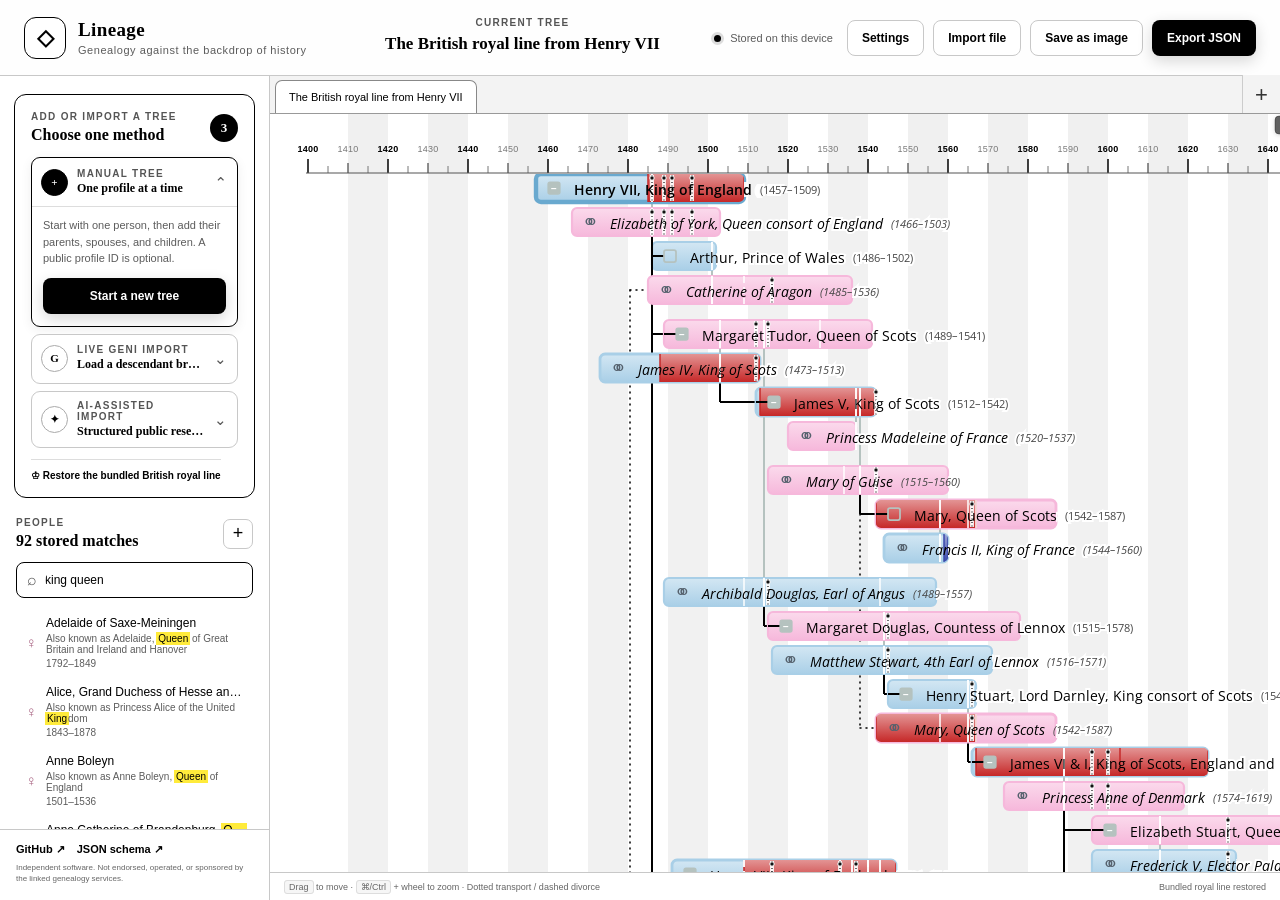
==== commit 857a4790: "Simplify marriage chronology in life events [skip ci]" ====
--- a/index.html
+++ b/index.html
@@ -11,7 +11,7 @@
   <link rel="preconnect" href="https://fonts.googleapis.com">
   <link rel="preconnect" href="https://fonts.gstatic.com" crossorigin>
   <link href="https://fonts.googleapis.com/css2?family=Open+Sans:ital,wght@0,400;1,400&display=swap" rel="stylesheet">
-  <link rel="stylesheet" href="./styles.css?v=79">
+  <link rel="stylesheet" href="./styles.css?v=80">
 </head>
 <body>
   <div class="app-shell">
@@ -193,7 +193,7 @@
             <div class="event-editor-section life-events-section">
               <div class="life-events-heading">
                 <span class="eyebrow">Life events</span>
-                <small>Marks only; family stays connected</small>
+                <small>One mark per row; family stays connected</small>
               </div>
               <div class="event-editor-list person-event-table" id="personal-events-list" aria-label="Chronological life events"></div>
               <div class="event-add-row personal-event-add-row">
@@ -281,7 +281,7 @@
           <button class="timeline-setting-toggle" id="timeline-as-of-toggle" type="button" aria-pressed="false">Off</button>
         </div>
         <div class="timeline-toggle-setting">
-          <span class="timeline-toggle-label">Life-event marks<small>Show or hide all marriage, child-birth, relationship-end, and authored marks together</small></span>
+          <span class="timeline-toggle-label">Life-event marks<small>Show or hide marks for marriages, children’s births, and authored events</small></span>
           <button class="timeline-setting-toggle" id="timeline-personal-events-toggle" type="button" aria-pressed="true">On</button>
         </div>
         <div class="timeline-toggle-setting">
@@ -327,6 +327,6 @@
 
   <div class="toast" id="toast" role="status" aria-live="polite"></div>
   <script type="module" src="./geni-import.js?v=4"></script>
-  <script type="module" src="./app.js?v=148"></script>
+  <script type="module" src="./app.js?v=149"></script>
 </body>
 </html>
--- a/styles.css
+++ b/styles.css
@@ -359,14 +359,14 @@
 .person-event-row.is-hidden .person-event-age, .person-event-row.is-hidden .person-event-copy { opacity: .42; }
 .person-event-age { color: #333; font: 9px/1 ui-monospace, SFMono-Regular, Menlo, Consolas, monospace; text-align: right; font-variant-numeric: tabular-nums; }
 .person-event-copy { min-width: 0; display: grid; gap: 2px; }
-.person-event-title { min-width: 0; display: grid; grid-template-columns: 17px minmax(0,1fr) auto; align-items: center; gap: 5px; }
+.person-event-title { min-width: 0; display: grid; grid-template-columns: 17px minmax(0,1fr) auto auto; align-items: center; gap: 5px; }
 .person-event-title strong { overflow: hidden; color: #111; font-size: 10px; font-weight: 600; line-height: 1.3; text-overflow: ellipsis; white-space: nowrap; }
 .person-event-kind { width: 17px; display: grid; place-items: center; color: #333; font: 13px/1 Georgia, serif; }
 .person-event-kind.child-birth { font-size: 15px; }
-.person-event-kind.relationship-end { font: 700 12px/1 Inter, sans-serif; }
 .person-event-kind.personal { color: transparent; }
 .person-event-kind.personal::before { content: ''; width: 9px; height: 9px; border: 1px solid rgba(0,0,0,.28); border-radius: 50%; background: var(--event-color); }
-.person-event-years { margin-left: 22px; color: #666; font: 8px/1.2 ui-monospace, SFMono-Regular, Menlo, Consolas, monospace; }
+.person-event-year { color: #666; font: 8px/1.2 ui-monospace, SFMono-Regular, Menlo, Consolas, monospace; white-space: nowrap; }
+.person-event-detail { margin-left: 22px; color: #666; font: 8px/1.3 Inter, sans-serif; }
 .person-event-visibility { width: 46px; height: 26px; padding: 0; border: 1px solid #999; border-radius: 6px; background: #fff; color: #333; cursor: pointer; font-size: 8px; font-weight: 700; letter-spacing: .03em; text-transform: uppercase; }
 .person-event-visibility:hover { border-color: #000; background: #eee; color: #000; }
 .person-event-visibility[aria-pressed="false"] { border-color: #111; background: #111; color: #fff; }
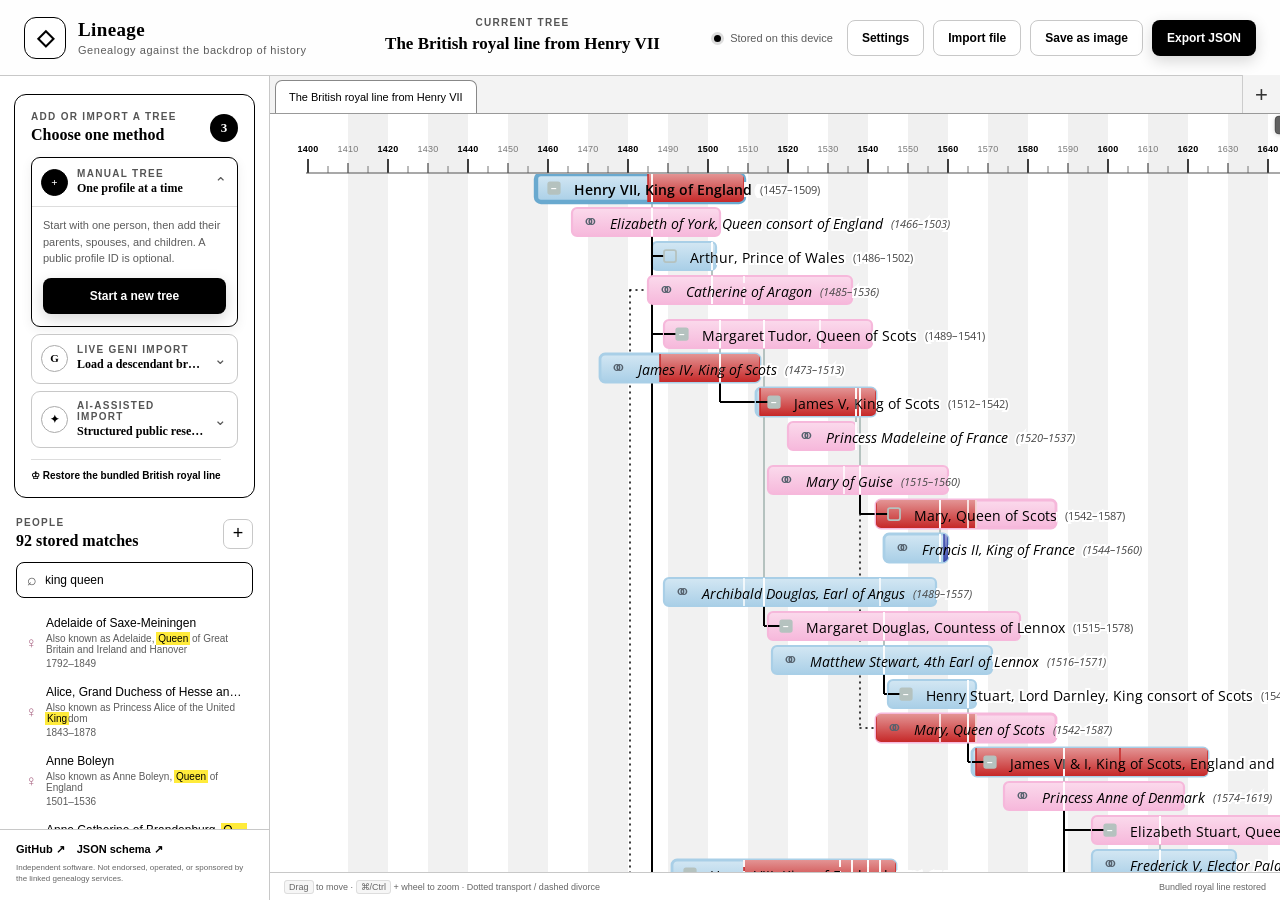
==== commit 6cc03f79: "Move child branch controls into the profile chronology [skip ci]" ====
--- a/index.html
+++ b/index.html
@@ -11,7 +11,7 @@
   <link rel="preconnect" href="https://fonts.googleapis.com">
   <link rel="preconnect" href="https://fonts.gstatic.com" crossorigin>
   <link href="https://fonts.googleapis.com/css2?family=Open+Sans:ital,wght@0,400;1,400&display=swap" rel="stylesheet">
-  <link rel="stylesheet" href="./styles.css?v=80">
+  <link rel="stylesheet" href="./styles.css?v=81">
 </head>
 <body>
   <div class="app-shell">
@@ -142,8 +142,8 @@
 
             <div class="relationship-section">
               <div class="relationship-heading">
-                <span class="eyebrow">Family</span>
-                <small>Immediate family for this profile</small>
+                <span class="eyebrow">Parentage</span>
+                <small>Parents recorded for this profile</small>
               </div>
 
               <div class="geni-family-card" id="geni-family-card">
@@ -164,8 +164,8 @@
               </div>
 
               <div class="known-family-heading">
-                <strong>Known in this tree</strong>
-                <small id="known-family-count">0 relatives</small>
+                <strong>Parents in this tree</strong>
+                <small id="known-family-count">0 parents</small>
               </div>
               <div class="relationship-households" id="relationship-households"></div>
 
@@ -193,7 +193,7 @@
             <div class="event-editor-section life-events-section">
               <div class="life-events-heading">
                 <span class="eyebrow">Life events</span>
-                <small>One mark per row; family stays connected</small>
+                <small>Child circles show or hide downstream branches</small>
               </div>
               <div class="event-editor-list person-event-table" id="personal-events-list" aria-label="Chronological life events"></div>
               <div class="event-add-row personal-event-add-row">
@@ -281,7 +281,7 @@
           <button class="timeline-setting-toggle" id="timeline-as-of-toggle" type="button" aria-pressed="false">Off</button>
         </div>
         <div class="timeline-toggle-setting">
-          <span class="timeline-toggle-label">Life-event marks<small>Show or hide marks for marriages, children’s births, and authored events</small></span>
+          <span class="timeline-toggle-label">Life-event marks<small>Show or hide marriage, relationship, and authored-event marks</small></span>
           <button class="timeline-setting-toggle" id="timeline-personal-events-toggle" type="button" aria-pressed="true">On</button>
         </div>
         <div class="timeline-toggle-setting">
@@ -327,6 +327,6 @@
 
   <div class="toast" id="toast" role="status" aria-live="polite"></div>
   <script type="module" src="./geni-import.js?v=4"></script>
-  <script type="module" src="./app.js?v=149"></script>
+  <script type="module" src="./app.js?v=150"></script>
 </body>
 </html>
--- a/styles.css
+++ b/styles.css
@@ -358,10 +358,15 @@
 .person-event-row:last-child { border-bottom: 0; }
 .person-event-row.is-hidden .person-event-age, .person-event-row.is-hidden .person-event-copy { opacity: .42; }
 .person-event-age { color: #333; font: 9px/1 ui-monospace, SFMono-Regular, Menlo, Consolas, monospace; text-align: right; font-variant-numeric: tabular-nums; }
-.person-event-copy { min-width: 0; display: grid; gap: 2px; }
-.person-event-title { min-width: 0; display: grid; grid-template-columns: 17px minmax(0,1fr) auto auto; align-items: center; gap: 5px; }
-.person-event-title strong { overflow: hidden; color: #111; font-size: 10px; font-weight: 600; line-height: 1.3; text-overflow: ellipsis; white-space: nowrap; }
-.person-event-kind { width: 17px; display: grid; place-items: center; color: #333; font: 13px/1 Georgia, serif; }
+.person-event-copy { min-width: 0; position: relative; display: grid; gap: 2px; }
+.person-event-copy::before { content: ''; position: absolute; z-index: 0; left: 8px; top: -20px; bottom: -20px; width: 1px; background: #d2d2d2; }
+.person-event-table-header + .person-event-row .person-event-copy::before { top: 50%; }
+.person-event-row:last-child .person-event-copy::before { bottom: 50%; }
+.person-event-title { min-width: 0; position: relative; z-index: 1; display: grid; grid-template-columns: 17px minmax(0,1fr) auto auto; align-items: center; gap: 5px; }
+.person-event-title strong, .person-event-relative { overflow: hidden; color: #111; font-size: 10px; font-weight: 600; line-height: 1.3; text-overflow: ellipsis; white-space: nowrap; }
+.person-event-relative { min-width: 0; padding: 0; border: 0; background: transparent; text-align: left; cursor: pointer; }
+.person-event-relative:hover { text-decoration: underline; text-underline-offset: 2px; }
+.person-event-kind { position: relative; z-index: 1; width: 17px; display: grid; place-items: center; color: #333; background: #fff; font: 13px/1 Georgia, serif; }
 .person-event-kind.child-birth { font-size: 15px; }
 .person-event-kind.personal { color: transparent; }
 .person-event-kind.personal::before { content: ''; width: 9px; height: 9px; border: 1px solid rgba(0,0,0,.28); border-radius: 50%; background: var(--event-color); }
@@ -370,6 +375,11 @@
 .person-event-visibility { width: 46px; height: 26px; padding: 0; border: 1px solid #999; border-radius: 6px; background: #fff; color: #333; cursor: pointer; font-size: 8px; font-weight: 700; letter-spacing: .03em; text-transform: uppercase; }
 .person-event-visibility:hover { border-color: #000; background: #eee; color: #000; }
 .person-event-visibility[aria-pressed="false"] { border-color: #111; background: #111; color: #fff; }
+.person-event-branch-visibility { justify-self: center; width: 15px; height: 15px; padding: 0; border: 1.5px solid #222; border-radius: 50%; background: #222; cursor: pointer; }
+.person-event-branch-visibility:hover { box-shadow: 0 0 0 3px #e8e8e8; }
+.person-event-branch-visibility[aria-pressed="false"] { background: #fff; }
+.person-event-branch-visibility:disabled { border-color: #aaa; background: #ddd; cursor: not-allowed; box-shadow: none; }
+.person-event-row.is-hidden .person-event-copy { opacity: .62; }
 .person-event-empty { grid-column: 1 / -1; padding: 9px 3px 2px 44px; }
 .person-event-edit { width: 22px; height: 22px; }
 .person-event-row.editing { align-items: start; }
@@ -401,7 +411,7 @@
 .row-delete { color: #d00000; font-size: 19px; }
 .row-edit:hover, .row-default:hover, .row-save:hover, .row-cancel:hover { background: #ededed; color: #000; }
 .row-delete:hover { background: #ffe8e8; color: #b00000; }
-.row-edit:focus-visible, .row-default:focus-visible, .row-save:focus-visible, .row-cancel:focus-visible, .row-delete:focus-visible, .person-event-visibility:focus-visible { outline: 2px solid #000; outline-offset: -2px; }
+.row-edit:focus-visible, .row-default:focus-visible, .row-save:focus-visible, .row-cancel:focus-visible, .row-delete:focus-visible, .person-event-visibility:focus-visible, .person-event-branch-visibility:focus-visible, .person-event-relative:focus-visible { outline: 2px solid #000; outline-offset: -2px; }
 .event-add-row { display: grid; align-items: center; gap: 6px; }
 .personal-event-add-row { grid-template-columns: minmax(0,1fr) 52px 52px 30px 30px; }
 .global-event-add-row { grid-template-columns: minmax(0,1fr) 65px 65px 30px auto; }
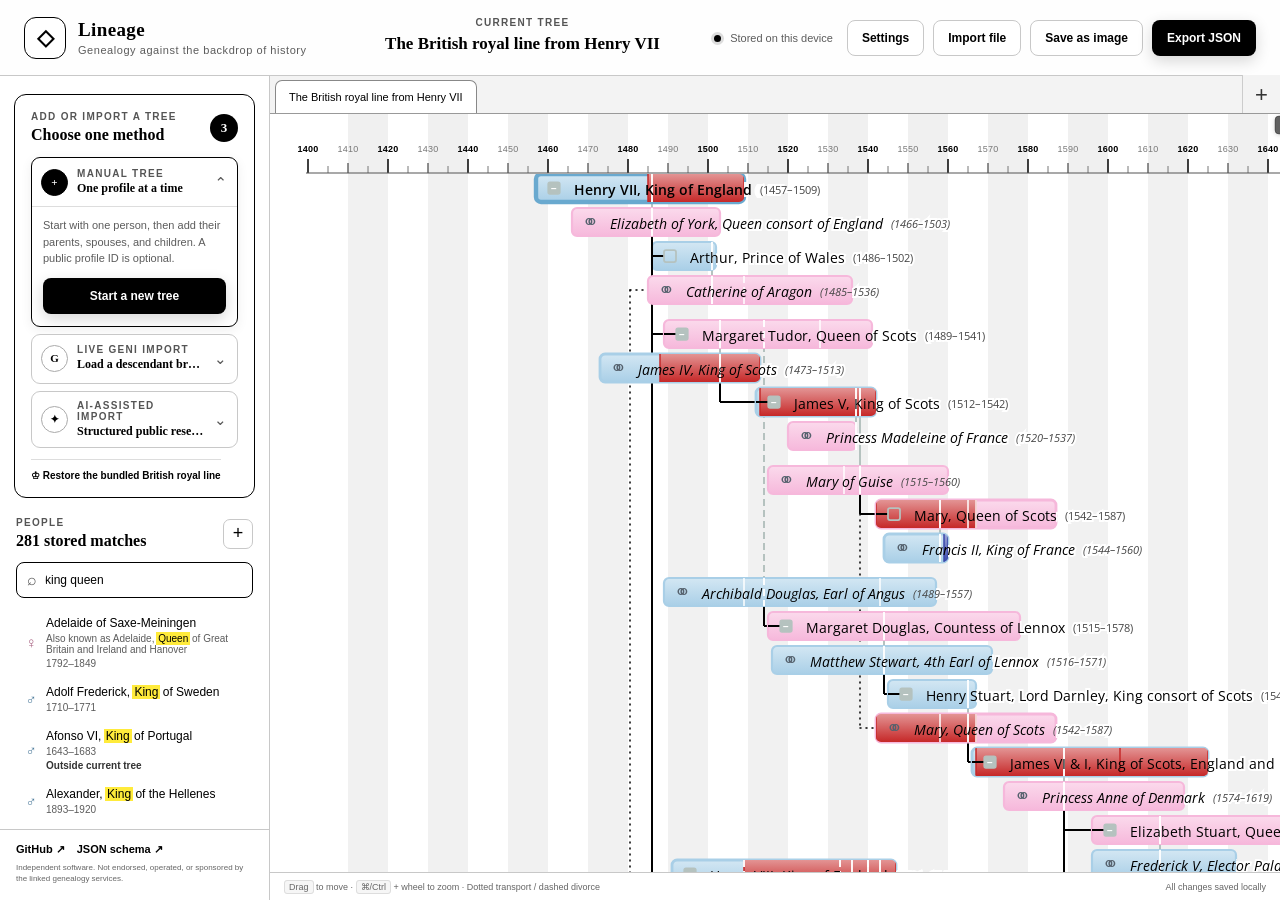
==== commit 8d9bf5f9: "Show chronology dates below names and expand connected royal lines" ====
--- a/index.html
+++ b/index.html
@@ -11,7 +11,7 @@
   <link rel="preconnect" href="https://fonts.googleapis.com">
   <link rel="preconnect" href="https://fonts.gstatic.com" crossorigin>
   <link href="https://fonts.googleapis.com/css2?family=Open+Sans:ital,wght@0,400;1,400&display=swap" rel="stylesheet">
-  <link rel="stylesheet" href="./styles.css?v=81">
+  <link rel="stylesheet" href="./styles.css?v=82">
 </head>
 <body>
   <div class="app-shell">
@@ -192,8 +192,8 @@
 
             <div class="event-editor-section life-events-section">
               <div class="life-events-heading">
-                <span class="eyebrow">Life events</span>
-                <small>Child circles show or hide downstream branches</small>
+                <span class="eyebrow">Chronology</span>
+                <small>Filled circles are shown; child circles control branches</small>
               </div>
               <div class="event-editor-list person-event-table" id="personal-events-list" aria-label="Chronological life events"></div>
               <div class="event-add-row personal-event-add-row">
@@ -327,6 +327,6 @@
 
   <div class="toast" id="toast" role="status" aria-live="polite"></div>
   <script type="module" src="./geni-import.js?v=4"></script>
-  <script type="module" src="./app.js?v=150"></script>
+  <script type="module" src="./app.js?v=152"></script>
 </body>
 </html>
--- a/styles.css
+++ b/styles.css
@@ -255,7 +255,7 @@
 }
 .detail-backdrop[hidden] { display: none; }
 .detail-sidebar {
-  position: fixed; z-index: 32; top: 76px; right: 0; bottom: 0; width: 380px; max-width: calc(100vw - 300px);
+  position: fixed; z-index: 41; top: 76px; right: 0; bottom: 0; width: 380px; max-width: calc(100vw - 300px);
   border-left: 1px solid #000; overflow-y: auto; box-shadow: -16px 0 40px rgba(0,0,0,.16);
   transform: translateX(calc(100% + 20px)); visibility: hidden; pointer-events: none;
   transition: transform .24s ease, visibility 0s linear .24s;
@@ -350,7 +350,7 @@
 .life-events-heading { display: flex; align-items: baseline; justify-content: space-between; gap: 10px; }
 .life-events-heading small { color: #777; font-size: 8px; text-align: right; }
 .person-event-table { gap: 0; }
-.person-event-table-header, .person-event-row { display: grid; grid-template-columns: 36px minmax(0,1fr) 46px; align-items: center; gap: 8px; }
+.person-event-table-header, .person-event-row { display: grid; grid-template-columns: 36px minmax(0,1fr) 24px; align-items: center; gap: 8px; }
 .person-event-table-header { padding: 0 3px 5px; border-bottom: 1px solid #bbb; color: #666; font-size: 7px; font-weight: 700; letter-spacing: .08em; text-transform: uppercase; }
 .person-event-table-header span:first-child { text-align: right; }
 .person-event-table-header span:last-child { text-align: center; }
@@ -362,7 +362,7 @@
 .person-event-copy::before { content: ''; position: absolute; z-index: 0; left: 8px; top: -20px; bottom: -20px; width: 1px; background: #d2d2d2; }
 .person-event-table-header + .person-event-row .person-event-copy::before { top: 50%; }
 .person-event-row:last-child .person-event-copy::before { bottom: 50%; }
-.person-event-title { min-width: 0; position: relative; z-index: 1; display: grid; grid-template-columns: 17px minmax(0,1fr) auto auto; align-items: center; gap: 5px; }
+.person-event-title { min-width: 0; position: relative; z-index: 1; display: grid; grid-template-columns: 17px minmax(0,1fr) auto; align-items: center; gap: 5px; }
 .person-event-title strong, .person-event-relative { overflow: hidden; color: #111; font-size: 10px; font-weight: 600; line-height: 1.3; text-overflow: ellipsis; white-space: nowrap; }
 .person-event-relative { min-width: 0; padding: 0; border: 0; background: transparent; text-align: left; cursor: pointer; }
 .person-event-relative:hover { text-decoration: underline; text-underline-offset: 2px; }
@@ -372,13 +372,19 @@
 .person-event-kind.personal::before { content: ''; width: 9px; height: 9px; border: 1px solid rgba(0,0,0,.28); border-radius: 50%; background: var(--event-color); }
 .person-event-year { color: #666; font: 8px/1.2 ui-monospace, SFMono-Regular, Menlo, Consolas, monospace; white-space: nowrap; }
 .person-event-detail { margin-left: 22px; color: #666; font: 8px/1.3 Inter, sans-serif; }
-.person-event-visibility { width: 46px; height: 26px; padding: 0; border: 1px solid #999; border-radius: 6px; background: #fff; color: #333; cursor: pointer; font-size: 8px; font-weight: 700; letter-spacing: .03em; text-transform: uppercase; }
-.person-event-visibility:hover { border-color: #000; background: #eee; color: #000; }
-.person-event-visibility[aria-pressed="false"] { border-color: #111; background: #111; color: #fff; }
-.person-event-branch-visibility { justify-self: center; width: 15px; height: 15px; padding: 0; border: 1.5px solid #222; border-radius: 50%; background: #222; cursor: pointer; }
-.person-event-branch-visibility:hover { box-shadow: 0 0 0 3px #e8e8e8; }
-.person-event-branch-visibility[aria-pressed="false"] { background: #fff; }
-.person-event-branch-visibility:disabled { border-color: #aaa; background: #ddd; cursor: not-allowed; box-shadow: none; }
+.person-event-circle-control {
+  justify-self: center;
+  width: 15px;
+  height: 15px;
+  padding: 0;
+  border: 1.5px solid #222;
+  border-radius: 50%;
+  background: #222;
+  cursor: pointer;
+}
+.person-event-circle-control:hover { box-shadow: 0 0 0 3px #e8e8e8; }
+.person-event-circle-control[aria-pressed="false"] { background: #fff; }
+.person-event-circle-control:disabled { border-color: #aaa; background: #ddd; cursor: not-allowed; box-shadow: none; }
 .person-event-row.is-hidden .person-event-copy { opacity: .62; }
 .person-event-empty { grid-column: 1 / -1; padding: 9px 3px 2px 44px; }
 .person-event-edit { width: 22px; height: 22px; }
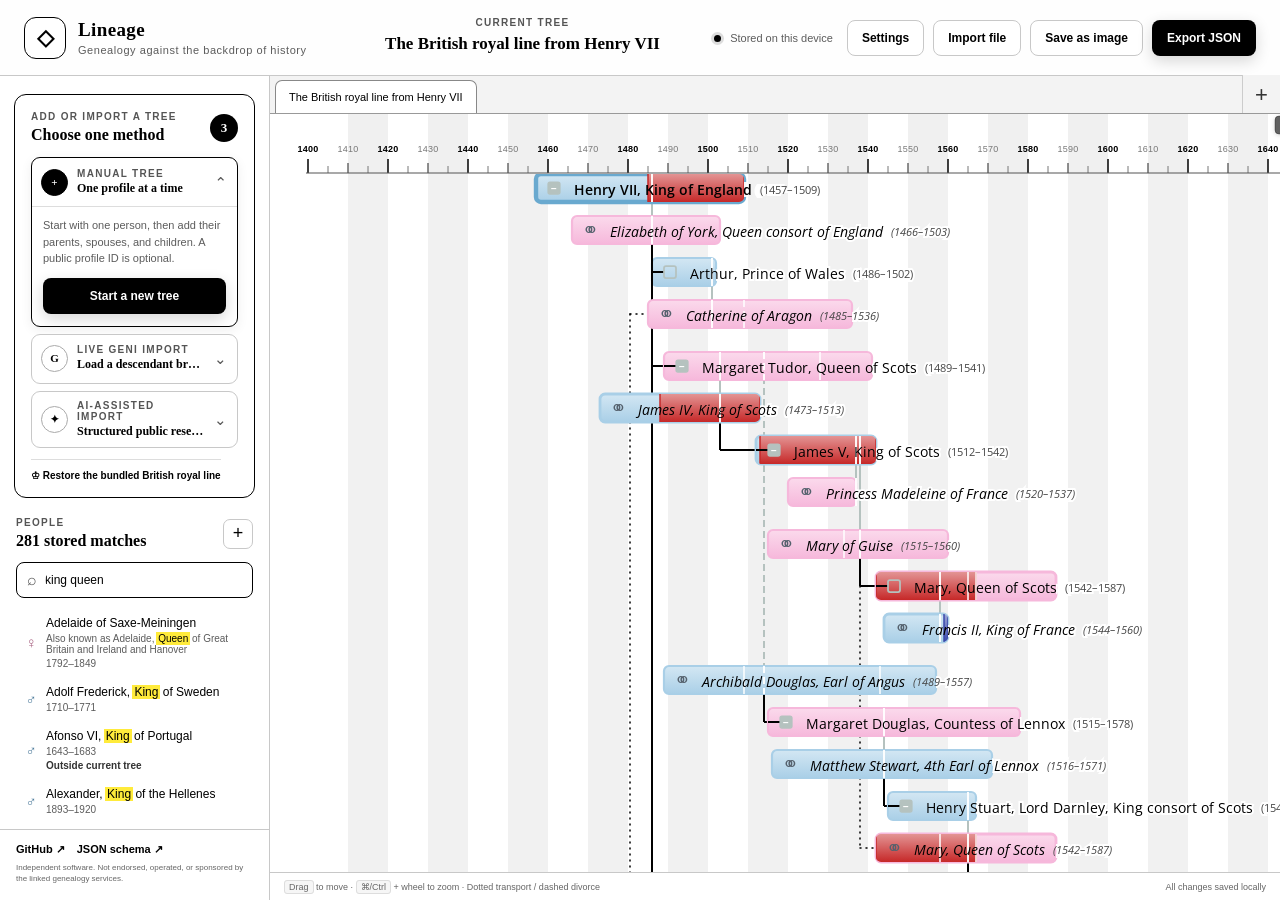
==== commit 5a404593: "Keep half-node-height clearance after timeline compaction" ====
--- a/index.html
+++ b/index.html
@@ -327,6 +327,6 @@
 
   <div class="toast" id="toast" role="status" aria-live="polite"></div>
   <script type="module" src="./geni-import.js?v=4"></script>
-  <script type="module" src="./app.js?v=152"></script>
+  <script type="module" src="./app.js?v=153"></script>
 </body>
 </html>
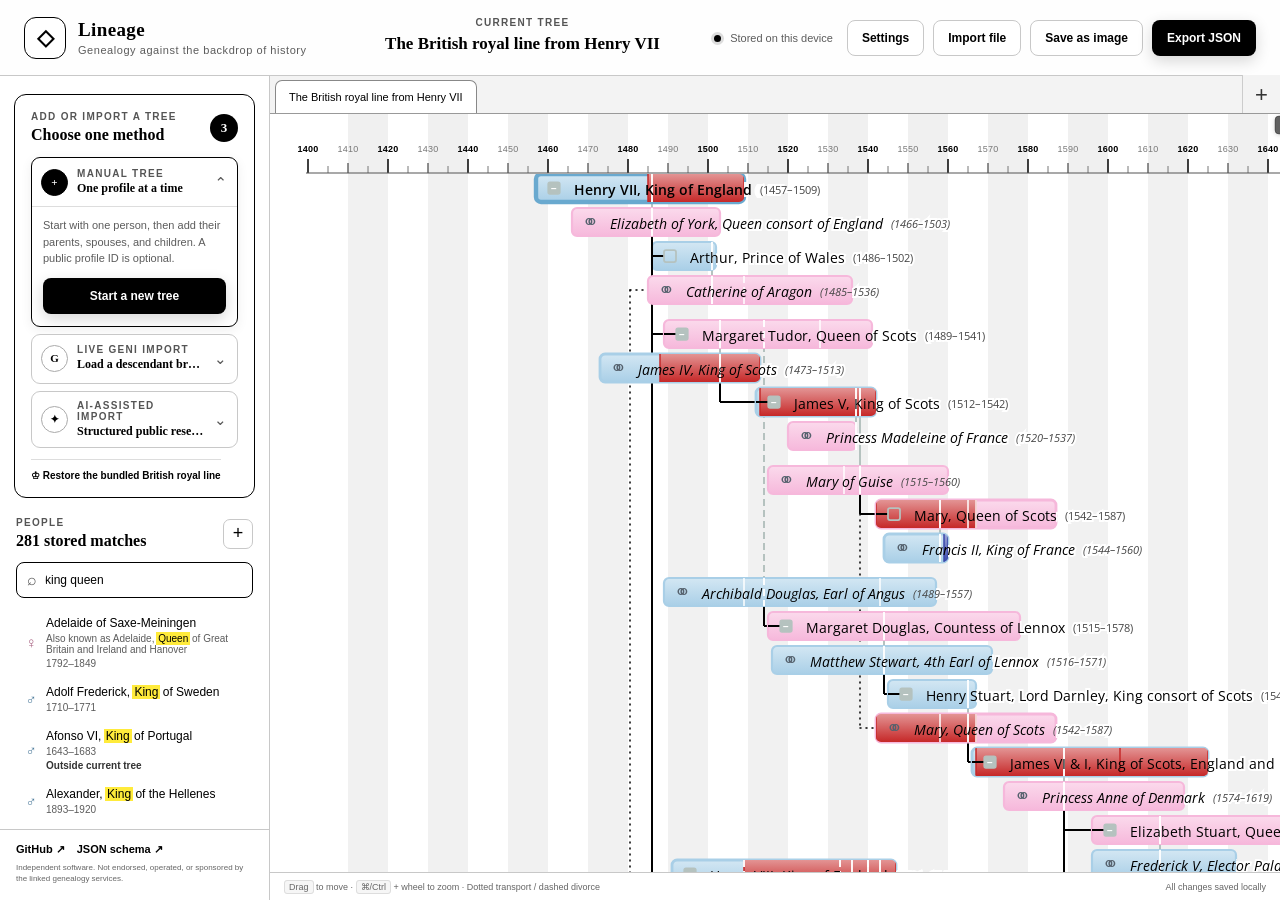
==== commit 3901ed39: "Restore compact immediate-family gaps and test relationship-aware geometry" ====
--- a/index.html
+++ b/index.html
@@ -327,6 +327,6 @@
 
   <div class="toast" id="toast" role="status" aria-live="polite"></div>
   <script type="module" src="./geni-import.js?v=4"></script>
-  <script type="module" src="./app.js?v=153"></script>
+  <script type="module" src="./app.js?v=154"></script>
 </body>
 </html>
